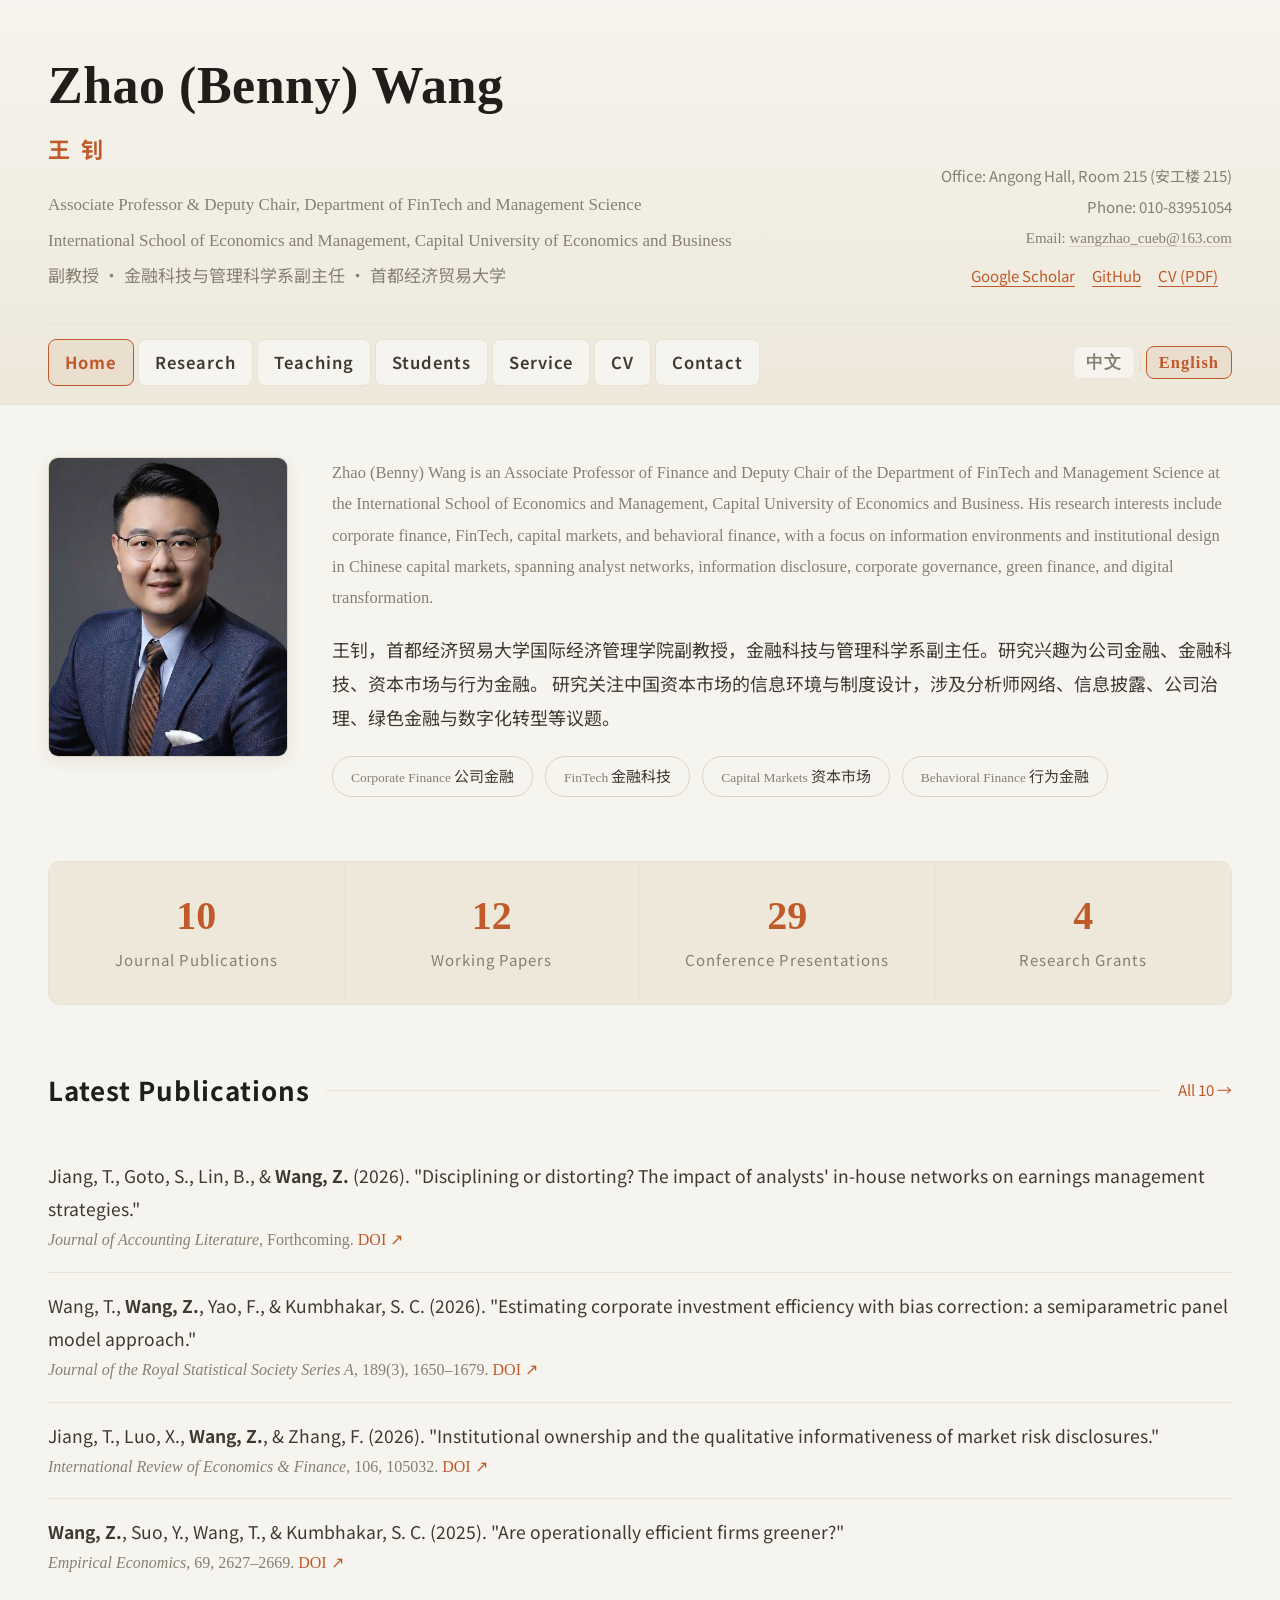
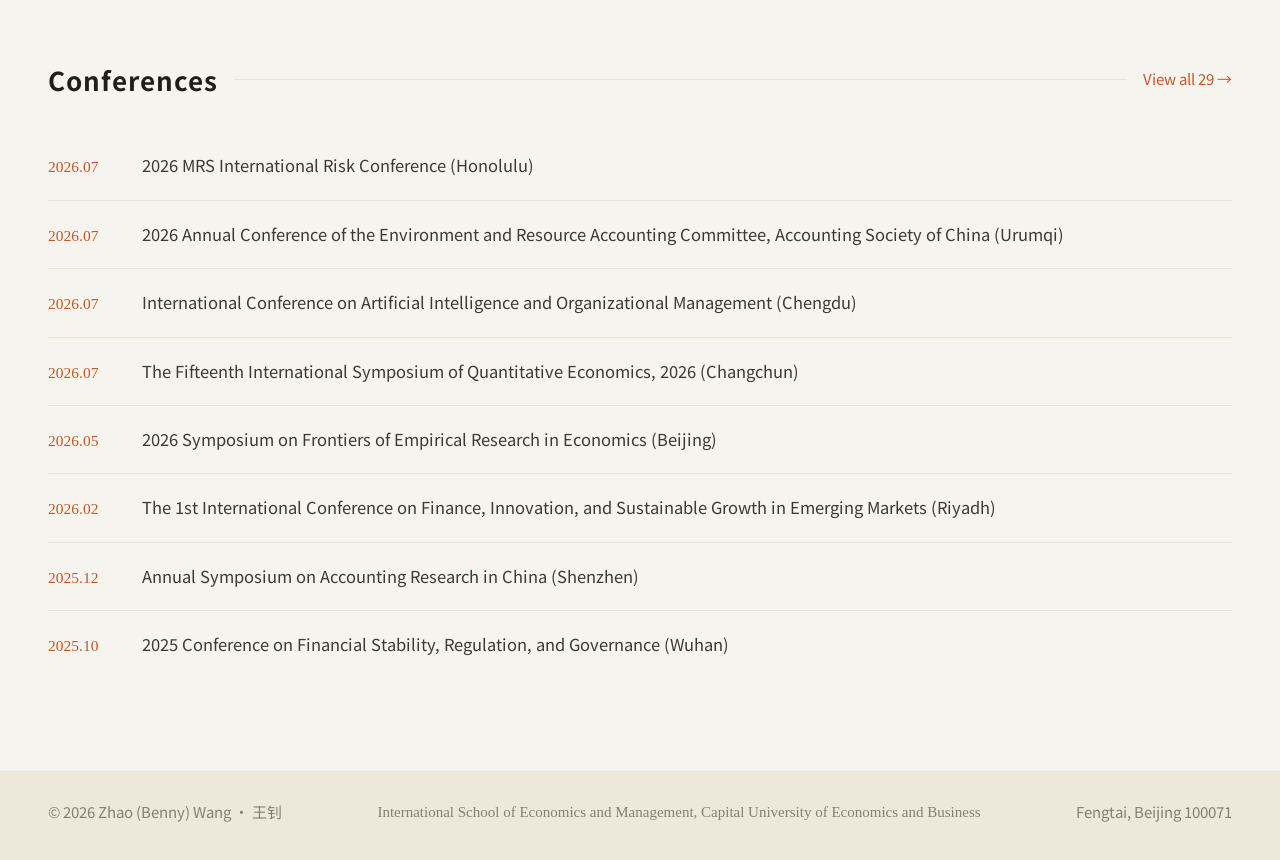
==== en/index.html @ 38a522cf "Rename nav tabs (学术->科研, 学术服务->服务); switch Chinese to Noto Sans SC (Source Han Sans), keep English s" ====
<!DOCTYPE html>
<html lang="en">
<head>
  <meta charset="UTF-8">
  <meta name="viewport" content="width=device-width, initial-scale=1.0">
  <title>Zhao (Benny) Wang — Capital University of Economics and Business</title>
  <meta name="description" content="Zhao (Benny) Wang, Associate Professor of Finance at Capital University of Economics and Business. Research: Corporate Finance, FinTech, Capital Markets, Behavioral Finance.">
  <link rel="stylesheet" href="../css/style.css">
  <link rel="preconnect" href="https://fonts.googleapis.com">
  <link rel="preconnect" href="https://fonts.gstatic.com" crossorigin>
  <link href="https://fonts.googleapis.com/css2?family=Noto+Sans+SC:wght@400;500;600;700&display=swap" rel="stylesheet">
</head>
<body>

<header class="site-header">
  <div class="container">
    <div class="header-main">
      <div>
        <h1 class="name-en">Zhao (Benny) Wang</h1>
        <div class="name-cn">王 钊</div>
        <div class="title-line">
          <span class="en">Associate Professor &amp; Deputy Chair, Department of FinTech and Management Science</span><br>
          <span class="en">International School of Economics and Management, Capital University of Economics and Business</span><br>
          副教授 · 金融科技与管理科学系副主任 · 首都经济贸易大学
        </div>
      </div>
      <div class="contact-block">
        <div>Office: Angong Hall, Room 215 (安工楼 215)</div>
        <div>Phone: 010-83951054</div>
        <div class="en">Email: <a href="mailto:wangzhao_cueb@163.com">wangzhao_cueb@163.com</a></div>
        <div class="contact-links">
          <a href="https://scholar.google.com/citations?user=PxdAwasAAAAJ&hl=en">Google Scholar</a>
          <a href="https://github.com/drbzw">GitHub</a>
          <a href="../cv.pdf">CV (PDF)</a>
        </div>
      </div>
    </div>
    <nav class="site-nav">
      <a href="index.html" class="active">Home</a>
      <a href="academic.html">Research</a>
      <a href="teaching.html">Teaching</a>
      <a href="students.html">Students</a>
      <a href="service.html">Service</a>
      <a href="cv.html">CV</a>
      <a href="contact.html">Contact</a>
      <div class="nav-lang">
        <a href="../index.html">中文</a>
        <span style="color:var(--line-strong)">|</span>
        <a href="#" class="active">English</a>
      </div>
    </nav>
  </div>
</header>

<main class="container">

  <!-- About -->
  <section class="section">
    <div class="about">
      <div class="about-photo"><img src="../images/photo.jpg" alt="Zhao (Benny) Wang"></div>
      <div class="about-text">
        <p class="en">
          Zhao (Benny) Wang is an Associate Professor of Finance and Deputy Chair of the Department of FinTech and Management Science at the International School of Economics and Management, Capital University of Economics and Business.
          His research interests include corporate finance, FinTech, capital markets, and behavioral finance, with a focus on information environments and institutional design in Chinese capital markets, spanning analyst networks, information disclosure, corporate governance, green finance, and digital transformation.
        </p>
        <p>
          王钊，首都经济贸易大学国际经济管理学院副教授，金融科技与管理科学系副主任。研究兴趣为公司金融、金融科技、资本市场与行为金融。
          研究关注中国资本市场的信息环境与制度设计，涉及分析师网络、信息披露、公司治理、绿色金融与数字化转型等议题。
        </p>
        <div class="keywords">
          <span class="keyword"><span class="en" style="font-size:13.5px;color:var(--muted);">Corporate Finance</span> 公司金融</span>
          <span class="keyword"><span class="en" style="font-size:13.5px;color:var(--muted);">FinTech</span> 金融科技</span>
          <span class="keyword"><span class="en" style="font-size:13.5px;color:var(--muted);">Capital Markets</span> 资本市场</span>
          <span class="keyword"><span class="en" style="font-size:13.5px;color:var(--muted);">Behavioral Finance</span> 行为金融</span>
        </div>
      </div>
    </div>
  </section>

  <!-- Stats -->
  <section class="section" style="padding-top:0;">
    <div class="stats">
      <div class="stat">
        <div class="num">10</div>
        <div class="label">Journal Publications</div>
      </div>
      <div class="stat">
        <div class="num">12</div>
        <div class="label">Working Papers</div>
      </div>
      <div class="stat">
        <div class="num">29</div>
        <div class="label">Conference Presentations</div>
      </div>
      <div class="stat">
        <div class="num">4</div>
        <div class="label">Research Grants</div>
      </div>
    </div>
  </section>

  <!-- Latest publications -->
  <section class="section" style="padding-top:8px;">
    <div class="section-title">
      <h2>Latest Publications</h2>
      <div class="line"></div>
      <a class="more" href="academic.html">All 10 →</a>
    </div>
    <ul class="pub-list">
      <li>
        <span class="title">Jiang, T., Goto, S., Lin, B., &amp; <strong>Wang, Z.</strong> (2026). "Disciplining or distorting? The impact of analysts' in-house networks on earnings management strategies."</span>
        <div class="meta"><span class="journal">Journal of Accounting Literature</span>, Forthcoming. <a href="https://doi.org/10.1108/jal-09-2025-0457">DOI ↗</a></div>
      </li>
      <li>
        <span class="title">Wang, T., <strong>Wang, Z.</strong>, Yao, F., &amp; Kumbhakar, S. C. (2026). "Estimating corporate investment efficiency with bias correction: a semiparametric panel model approach."</span>
        <div class="meta"><span class="journal">Journal of the Royal Statistical Society Series A</span>, 189(3), 1650–1679. <a href="https://doi.org/10.1093/jrsssa/qnaf134">DOI ↗</a></div>
      </li>
      <li>
        <span class="title">Jiang, T., Luo, X., <strong>Wang, Z.</strong>, &amp; Zhang, F. (2026). "Institutional ownership and the qualitative informativeness of market risk disclosures."</span>
        <div class="meta"><span class="journal">International Review of Economics &amp; Finance</span>, 106, 105032. <a href="https://doi.org/10.1016/j.iref.2026.105032">DOI ↗</a></div>
      </li>
      <li>
        <span class="title"><strong>Wang, Z.</strong>, Suo, Y., Wang, T., &amp; Kumbhakar, S. C. (2025). "Are operationally efficient firms greener?"</span>
        <div class="meta"><span class="journal">Empirical Economics</span>, 69, 2627–2669. <a href="https://doi.org/10.1007/s00181-025-02760-x">DOI ↗</a></div>
      </li>
    </ul>
  </section>

  <!-- Conferences -->
  <section class="section" style="padding-top:8px;">
    <div class="section-title">
      <h2>Conferences</h2>
      <div class="line"></div>
      <a class="more" href="academic.html#conferences">View all 29 →</a>
    </div>
    <ul class="news-list">
      <li>
        <span class="news-date">2026.07</span>
        <span class="news-text">2026 MRS International Risk Conference (Honolulu)</span>
      </li>
      <li>
        <span class="news-date">2026.07</span>
        <span class="news-text">2026 Annual Conference of the Environment and Resource Accounting Committee, Accounting Society of China (Urumqi)</span>
      </li>
      <li>
        <span class="news-date">2026.07</span>
        <span class="news-text">International Conference on Artificial Intelligence and Organizational Management (Chengdu)</span>
      </li>
      <li>
        <span class="news-date">2026.07</span>
        <span class="news-text">The Fifteenth International Symposium of Quantitative Economics, 2026 (Changchun)</span>
      </li>
      <li>
        <span class="news-date">2026.05</span>
        <span class="news-text">2026 Symposium on Frontiers of Empirical Research in Economics (Beijing)</span>
      </li>
      <li>
        <span class="news-date">2026.02</span>
        <span class="news-text">The 1st International Conference on Finance, Innovation, and Sustainable Growth in Emerging Markets (Riyadh)</span>
      </li>
      <li>
        <span class="news-date">2025.12</span>
        <span class="news-text">Annual Symposium on Accounting Research in China (Shenzhen)</span>
      </li>
      <li>
        <span class="news-date">2025.10</span>
        <span class="news-text">2025 Conference on Financial Stability, Regulation, and Governance (Wuhan)</span>
      </li>
    </ul>
  </section>

</main>

<footer class="site-footer">
  <div class="container">
    <div class="footer-inner">
      <span>© 2026 Zhao (Benny) Wang · 王钊</span>
      <span class="en">International School of Economics and Management, Capital University of Economics and Business</span>
      <span>Fengtai, Beijing 100071</span>
    </div>
  </div>
</footer>

</body>
</html>
---- css/style.css ----
:root {
  --bg: #f6f4ee;
  --bg-gradient: #ede8da;
  --ink: #1f1e1b;
  --ink-2: #3d3a34;
  --muted: #858071;
  --accent: #c05a2b;
  --line: #e8e3d5;
  --line-strong: #dbd4c2;
}

* {
  margin: 0;
  padding: 0;
  box-sizing: border-box;
}

html {
  font-size: 16px;
  scroll-behavior: smooth;
}

body {
  background: var(--bg);
  color: var(--ink-2);
  font-family: 'Noto Sans SC', 'Source Han Sans SC', 'Microsoft YaHei', 'PingFang SC', 'Hiragino Sans GB', sans-serif;
  font-weight: 400;
  font-size: 18px;
  line-height: 1.9;
  -webkit-font-smoothing: antialiased;
}

.en {
  font-family: 'Times New Roman', Times, Georgia, serif;
}

.container {
  max-width: 1280px;
  margin: 0 auto;
  padding: 0 48px;
}

/* ===== Header ===== */
.site-header {
  background: linear-gradient(180deg, var(--bg) 0%, var(--bg-gradient) 100%);
  border-bottom: 1px solid var(--line);
}

.header-main {
  padding: 56px 0 32px;
  display: flex;
  justify-content: space-between;
  align-items: flex-end;
}

.name-en {
  font-family: 'Times New Roman', Times, serif;
  font-size: 52px;
  font-weight: 700;
  color: var(--ink);
  letter-spacing: 0.5px;
  line-height: 1.15;
}

.name-cn {
  font-size: 22px;
  color: var(--accent);
  font-weight: 700;
  margin-top: 12px;
  letter-spacing: 3px;
}

.title-line {
  margin-top: 16px;
  font-size: 17px;
  color: var(--muted);
  line-height: 2;
}

.contact-block {
  text-align: right;
  font-size: 15px;
  color: var(--muted);
  line-height: 2.1;
}

.contact-block a {
  color: var(--muted);
  text-decoration: none;
  border-bottom: 1px solid var(--line-strong);
  transition: color .2s, border-color .2s;
}

.contact-block a:hover {
  color: var(--accent);
  border-color: var(--accent);
}

.contact-links {
  margin-top: 6px;
  font-size: 15px;
}

.contact-links a {
  color: var(--accent);
  text-decoration: none;
  border-bottom: 1px solid var(--accent);
  margin-right: 14px;
}

.contact-links a:hover {
  opacity: .75;
}

/* ===== Nav ===== */
.site-nav {
  border-top: 1px solid var(--line);
  padding: 14px 0 18px;
  display: flex;
  align-items: center;
  gap: 4px;
}

.site-nav a {
  font-size: 16.5px;
  font-weight: 600;
  color: var(--ink-2);
  text-decoration: none;
  padding: 7px 16px;
  letter-spacing: 1px;
  border: 1px solid var(--line);
  border-radius: 8px;
  background: var(--bg);
  transition: color .2s, background .2s, border-color .2s;
}

.site-nav a:hover {
  color: var(--accent);
  border-color: var(--accent);
  background: rgba(192, 90, 43, 0.06);
}

.site-nav a.active {
  color: var(--accent);
  font-weight: 700;
  border-color: var(--accent);
  background: rgba(192, 90, 43, 0.08);
}

.nav-lang {
  margin-left: auto;
  font-size: 15px;
  font-family: 'Times New Roman', Times, serif;
}

.nav-lang a {
  padding: 6px 12px;
  font-weight: 600;
  color: var(--muted);
  border: 1px solid var(--line);
  border-radius: 8px;
  background: var(--bg);
  transition: color .2s, background .2s, border-color .2s;
}

.nav-lang a:hover {
  color: var(--accent);
  border-color: var(--accent);
}

.nav-lang a.active {
  color: var(--accent);
  font-weight: 700;
  border-color: var(--accent);
  background: rgba(192, 90, 43, 0.08);
}

/* ===== Sections ===== */
.section {
  padding: 52px 0;
}

.section-title {
  display: flex;
  align-items: center;
  gap: 16px;
  margin-bottom: 28px;
}

.section-title h2 {
  font-size: 26px;
  color: var(--ink);
  font-weight: 700;
  letter-spacing: 1px;
  white-space: nowrap;
}

.section-title .line {
  flex: 1;
  height: 1px;
  background: var(--line);
}

.section-title .more {
  font-size: 15px;
  color: var(--accent);
  text-decoration: none;
  white-space: nowrap;
}

.section-title .more:hover {
  opacity: .75;
}

/* ===== Hero / About ===== */
.about {
  display: flex;
  gap: 44px;
  align-items: flex-start;
}

.about-photo {
  width: 240px;
  height: 300px;
  flex-shrink: 0;
  border-radius: 10px;
  overflow: hidden;
  border: 1px solid var(--line-strong);
  box-shadow: 0 4px 16px rgba(60, 50, 30, 0.08);
}

.about-photo img {
  width: 100%;
  height: 100%;
  object-fit: cover;
  display: block;
}

.about-text p {
  font-size: 18px;
  color: var(--ink-2);
  margin-bottom: 18px;
}

.about-text p:last-child {
  margin-bottom: 0;
}

.about-text .en {
  color: var(--muted);
  font-size: 16.5px;
}

.keywords {
  margin-top: 22px;
  display: flex;
  flex-wrap: wrap;
  gap: 12px;
}

.keyword {
  font-size: 15px;
  color: var(--ink-2);
  border: 1px solid var(--line-strong);
  border-radius: 20px;
  padding: 5px 18px;
  background: var(--bg);
}

.keyword.zh {
  letter-spacing: 1px;
}

/* ===== Stats bar ===== */
.stats {
  background: var(--bg-gradient);
  border: 1px solid var(--line);
  border-radius: 12px;
  display: grid;
  grid-template-columns: repeat(4, 1fr);
  margin-top: 12px;
}

.stat {
  padding: 30px 20px;
  text-align: center;
  border-right: 1px solid var(--line);
}

.stat:last-child {
  border-right: none;
}

.stat .num {
  font-family: 'Times New Roman', Times, serif;
  font-size: 40px;
  font-weight: 700;
  color: var(--accent);
  line-height: 1.2;
}

.stat .label {
  font-size: 15px;
  color: var(--muted);
  margin-top: 6px;
  letter-spacing: 1px;
}

/* ===== Publications list ===== */
.pub-list {
  list-style: none;
}

.pub-list li {
  padding: 16px 0;
  border-bottom: 1px solid var(--line);
  font-size: 17.5px;
  line-height: 1.9;
}

.pub-list li:last-child {
  border-bottom: none;
}

.pub-list .title {
  color: var(--ink-2);
  font-weight: normal;
}

.pub-list .journal {
  font-family: 'Times New Roman', Times, serif;
  font-style: italic;
  color: var(--muted);
}

.pub-list .meta {
  font-family: 'Times New Roman', Times, serif;
  font-size: 16px;
  color: var(--muted);
}

.pub-list a {
  color: var(--accent);
  text-decoration: none;
}

.pub-list a:hover {
  text-decoration: underline;
}

/* ===== News timeline ===== */
.news-list {
  list-style: none;
}

.news-list li {
  display: flex;
  gap: 18px;
  padding: 18px 0;
  border-bottom: 1px solid var(--line);
  font-size: 16.5px;
  align-items: baseline;
}

.news-list li:last-child {
  border-bottom: none;
}

.news-date {
  font-family: 'Times New Roman', Times, serif;
  color: var(--accent);
  font-size: 15.5px;
  white-space: nowrap;
  min-width: 76px;
}

.news-text {
  color: var(--ink-2);
}

.news-text .en {
  color: var(--muted);
}

/* ===== Footer ===== */
.site-footer {
  margin-top: 40px;
  background: var(--bg-gradient);
  border-top: 1px solid var(--line);
  padding: 26px 0 34px;
}

.footer-inner {
  display: flex;
  justify-content: space-between;
  align-items: center;
  font-size: 15px;
  color: var(--muted);
}

.footer-inner .en {
  font-family: 'Times New Roman', Times, serif;
}

/* ===== Responsive ===== */
@media (max-width: 900px) {
  .container {
    padding: 0 24px;
  }

  .header-main {
    flex-direction: column;
    align-items: flex-start;
    gap: 20px;
    padding: 40px 0 24px;
  }

  .contact-block {
    text-align: left;
  }

  .name-en {
    font-size: 40px;
  }

  .site-nav {
    flex-wrap: wrap;
    gap: 3px;
  }

  .site-nav a {
    font-size: 15px;
    padding: 6px 12px;
    letter-spacing: 0.5px;
  }

  .nav-lang {
    margin-left: 0;
    width: 100%;
    margin-top: 6px;
  }

  .about {
    flex-direction: column;
  }

  .about-photo {
    width: 100%;
    height: 220px;
  }

  .about-text p {
    font-size: 16.5px;
  }

  .stats {
    grid-template-columns: repeat(2, 1fr);
  }

  .stat:nth-child(2) {
    border-right: none;
  }

  .stat:nth-child(-n+2) {
    border-bottom: 1px solid var(--line);
  }

  .footer-inner {
    flex-direction: column;
    gap: 8px;
    text-align: center;
  }

  /* interest items stack vertically */
  .interest-item {
    flex-direction: column;
    align-items: flex-start;
    gap: 2px;
  }

  .interest-item .it {
    min-width: 0;
    font-size: 15.5px;
  }

  /* cv entries: date wraps to its own line */
  .cv-entry {
    flex-wrap: wrap;
  }

  /* grids collapse to single column */
  .contact-grid,
  .card-grid {
    grid-template-columns: 1fr;
  }

  /* wide tables scroll horizontally inside their wrapper */
  .table-scroll {
    overflow-x: auto;
    -webkit-overflow-scrolling: touch;
  }

  .table-scroll .simple-table {
    min-width: 520px;
    font-size: 13px;
  }

  .table-scroll .simple-table th,
  .table-scroll .simple-table td {
    padding: 8px 8px;
  }

  /* tighter headings and spacing */
  .section {
    padding: 40px 0;
  }

  .page-header {
    padding: 32px 0 8px;
  }

  .page-header h1 {
    font-size: 26px;
  }

  .section-title h2 {
    font-size: 22px;
  }

  .block-list .bt .en {
    display: block;
    margin-top: 2px;
  }
}

@media (max-width: 480px) {
  .container {
    padding: 0 18px;
  }

  .name-en {
    font-size: 32px;
  }

  .name-cn {
    font-size: 19px;
  }

  .stat .num {
    font-size: 30px;
  }

  .stat .label {
    font-size: 13px;
  }

  .section-title h2 {
    font-size: 20px;
  }

  .page-header h1 {
    font-size: 23px;
  }

  .keyword {
    font-size: 13px;
    padding: 4px 12px;
  }

  .group-label {
    font-size: 16px;
  }

  .pdf-btn {
    display: block;
    text-align: center;
    margin: 6px 0 0;
  }
}

/* ===== Sub-page common ===== */
.page-header {
  padding: 40px 0 8px;
}

.page-header h1 {
  font-size: 30px;
  color: var(--ink);
  font-weight: 700;
  letter-spacing: 1px;
}

.page-header .en {
  font-size: 17px;
  color: var(--muted);
  margin-top: 6px;
}

/* ===== Block list (CV-like entries) ===== */
.block-list {
  list-style: none;
}

.block-list li {
  padding: 18px 0;
  border-bottom: 1px solid var(--line);
}

.block-list li:last-child {
  border-bottom: none;
}

.block-list .bt {
  font-size: 17.5px;
  color: var(--ink);
  font-weight: 600;
}

.block-list .bt .en {
  font-weight: 400;
  color: var(--muted);
  font-size: 16px;
}

.block-list .bd {
  font-size: 16.5px;
  color: var(--ink-2);
  margin-top: 4px;
  line-height: 1.85;
}

.block-list .bm {
  font-size: 15px;
  color: var(--muted);
  margin-top: 3px;
  line-height: 1.8;
}

.block-list.honors-list .bt {
  font-size: 16.5px;
}

.block-list.honors-list .bm {
  font-size: 15.5px;
}

.block-list .bd a,
.block-list .bm a {
  color: var(--accent);
  text-decoration: none;
}

.block-list .bd a:hover,
.block-list .bm a:hover {
  text-decoration: underline;
}

.block-list .date {
  font-family: 'Times New Roman', Times, serif;
  font-size: 15px;
  color: var(--accent);
  margin-left: 8px;
  white-space: nowrap;
}

/* ===== Group label (sub-section) ===== */
.group-label {
  font-size: 18px;
  color: var(--accent);
  font-weight: 700;
  letter-spacing: 1px;
  margin: 8px 0 4px;
  padding-top: 14px;
}

.group-label:first-of-type {
  margin-top: 0;
  padding-top: 0;
}

/* ===== Card grid ===== */
.card-grid {
  display: grid;
  grid-template-columns: repeat(2, 1fr);
  gap: 18px;
}

.card-item {
  background: var(--bg);
  border: 1px solid var(--line);
  border-radius: 12px;
  padding: 22px 24px;
}

.card-item h3 {
  font-size: 18px;
  color: var(--ink);
  font-weight: 700;
}

.card-item .en {
  font-size: 15.5px;
  color: var(--muted);
  margin-top: 4px;
}

.card-item p {
  font-size: 15.5px;
  color: var(--ink-2);
  margin-top: 10px;
  line-height: 1.85;
}

/* ===== Interest items ===== */
.interest-item {
  display: flex;
  gap: 18px;
  padding: 18px 0;
  border-bottom: 1px solid var(--line);
  align-items: baseline;
}

.interest-item:last-child {
  border-bottom: none;
}

.interest-item .it {
  font-size: 17.5px;
  color: var(--accent);
  font-weight: 700;
  min-width: 140px;
  letter-spacing: 1px;
}

.interest-item .id {
  font-size: 16px;
  color: var(--ink-2);
  line-height: 1.85;
}

.interest-item .id .en {
  color: var(--muted);
}

/* ===== Table ===== */
.simple-table {
  width: 100%;
  border-collapse: collapse;
  font-size: 16px;
}

.simple-table th {
  text-align: left;
  font-size: 15px;
  color: var(--muted);
  font-weight: 600;
  padding: 10px 14px;
  border-bottom: 2px solid var(--line-strong);
  letter-spacing: 1px;
}

.simple-table td {
  padding: 13px 14px;
  border-bottom: 1px solid var(--line);
  color: var(--ink-2);
  line-height: 1.8;
  vertical-align: top;
}

.simple-table tr:last-child td {
  border-bottom: none;
}

/* ===== CV section ===== */
.cv-section {
  margin-bottom: 10px;
}

.cv-entry {
  display: flex;
  justify-content: space-between;
  align-items: baseline;
  gap: 20px;
  padding: 13px 0;
  border-bottom: 1px solid var(--line);
  font-size: 16.5px;
  line-height: 1.8;
}

.cv-entry:last-child {
  border-bottom: none;
}

.cv-entry .cv-title {
  color: var(--ink);
  font-weight: 600;
}

.cv-entry .cv-sub {
  color: var(--ink-2);
  margin-top: 2px;
  font-size: 15.5px;
}

.cv-entry .cv-date {
  font-family: 'Times New Roman', Times, serif;
  color: var(--accent);
  font-size: 15px;
  white-space: nowrap;
}

/* ===== Contact page ===== */
.contact-grid {
  display: grid;
  grid-template-columns: 1.2fr 0.8fr;
  gap: 24px;
  align-items: start;
}

.contact-card {
  background: var(--bg);
  border: 1px solid var(--line);
  border-radius: 12px;
  padding: 26px 28px;
}

.contact-card h3 {
  font-size: 18px;
  color: var(--ink);
  font-weight: 700;
  margin-bottom: 14px;
  letter-spacing: 1px;
}

.contact-card .row {
  display: flex;
  gap: 14px;
  padding: 9px 0;
  font-size: 16.5px;
  color: var(--ink-2);
  align-items: baseline;
  border-bottom: 1px solid var(--line);
}

.contact-card .row:last-of-type {
  border-bottom: none;
}

.contact-card .row .lbl {
  color: var(--muted);
  min-width: 72px;
  font-size: 15px;
}

.contact-card .row a {
  color: var(--accent);
  text-decoration: none;
}

.contact-card .row a:hover {
  text-decoration: underline;
}

/* ===== PDF button ===== */
.pdf-btn {
  display: inline-block;
  background: var(--accent);
  color: #fff !important;
  padding: 10px 26px;
  border-radius: 8px;
  font-size: 16px;
  text-decoration: none !important;
  letter-spacing: 1px;
  margin: 6px 10px 0 0;
  transition: opacity .2s;
}

.pdf-btn:hover {
  opacity: .85;
}

.pdf-btn.ghost {
  background: transparent;
  color: var(--accent) !important;
  border: 1.5px solid var(--accent);
}
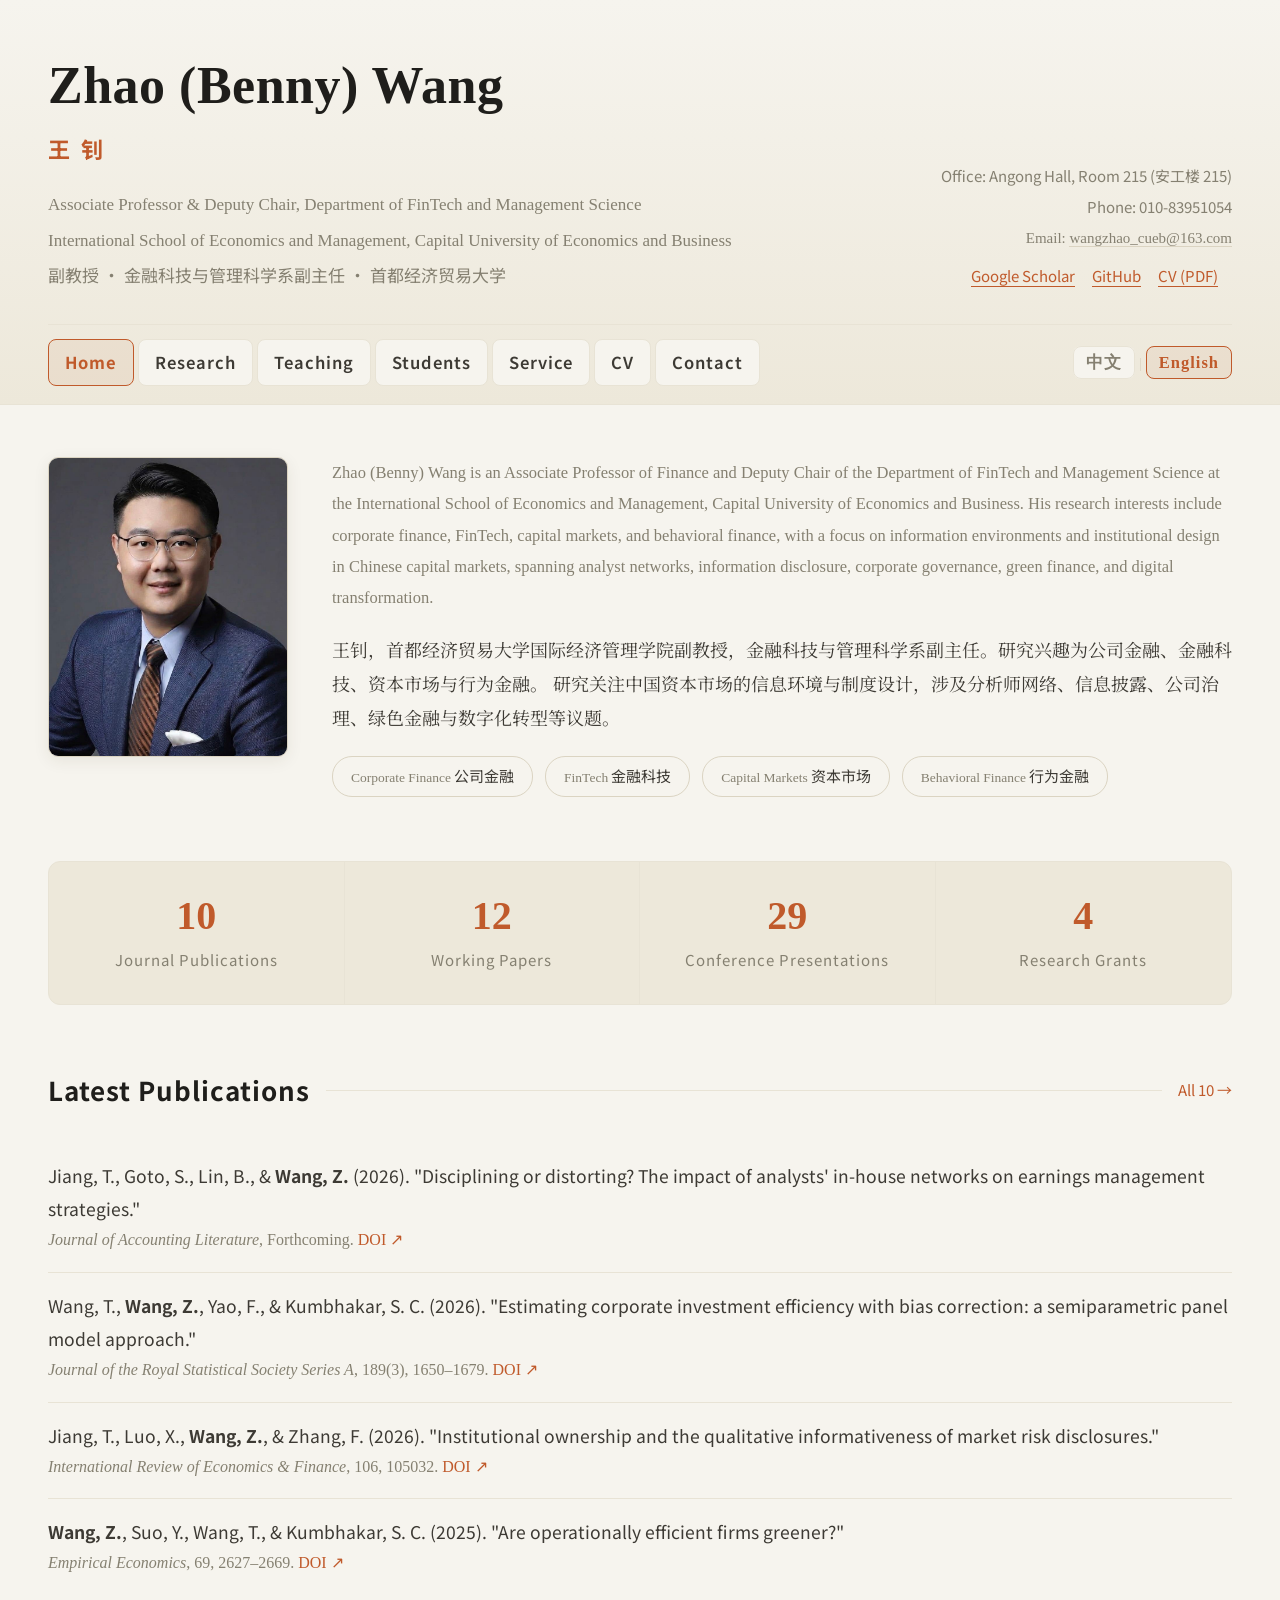
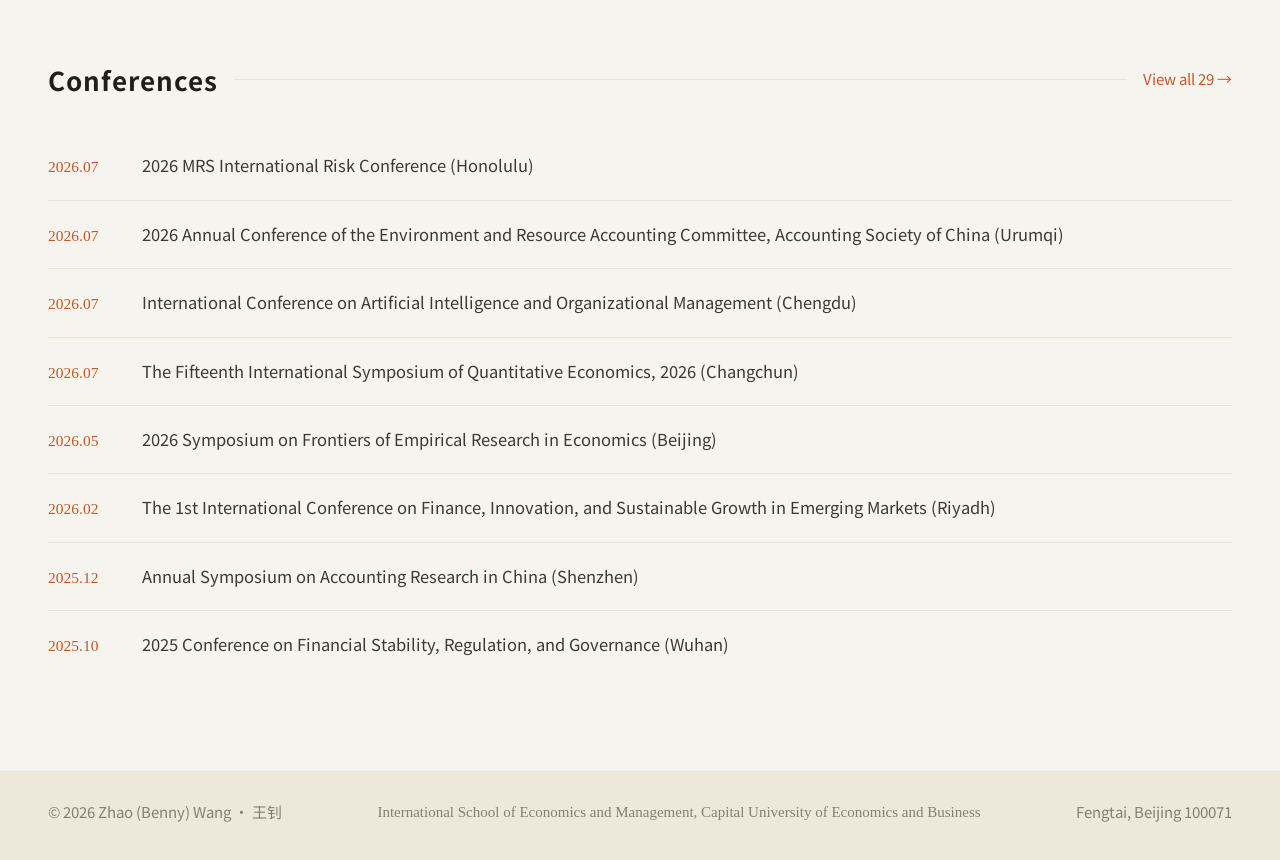
==== commit fde6cf85: "Homepage intro in Source Han Serif; Georgia for English on homepage pubs and research page" ====
--- a/en/index.html
+++ b/en/index.html
@@ -8,7 +8,7 @@
   <link rel="stylesheet" href="../css/style.css">
   <link rel="preconnect" href="https://fonts.googleapis.com">
   <link rel="preconnect" href="https://fonts.gstatic.com" crossorigin>
-  <link href="https://fonts.googleapis.com/css2?family=Noto+Sans+SC:wght@400;500;600;700&display=swap" rel="stylesheet">
+  <link href="https://fonts.googleapis.com/css2?family=Noto+Sans+SC:wght@400;500;600;700&family=Noto+Serif+SC:wght@400;600&display=swap" rel="stylesheet">
 </head>
 <body>
 
@@ -63,7 +63,7 @@
           Zhao (Benny) Wang is an Associate Professor of Finance and Deputy Chair of the Department of FinTech and Management Science at the International School of Economics and Management, Capital University of Economics and Business.
           His research interests include corporate finance, FinTech, capital markets, and behavioral finance, with a focus on information environments and institutional design in Chinese capital markets, spanning analyst networks, information disclosure, corporate governance, green finance, and digital transformation.
         </p>
-        <p>
+        <p class="about-intro">
           王钊，首都经济贸易大学国际经济管理学院副教授，金融科技与管理科学系副主任。研究兴趣为公司金融、金融科技、资本市场与行为金融。
           研究关注中国资本市场的信息环境与制度设计，涉及分析师网络、信息披露、公司治理、绿色金融与数字化转型等议题。
         </p>
@@ -106,7 +106,7 @@
       <div class="line"></div>
       <a class="more" href="academic.html">All 10 →</a>
     </div>
-    <ul class="pub-list">
+    <ul class="pub-list en-georgia">
       <li>
         <span class="title">Jiang, T., Goto, S., Lin, B., &amp; <strong>Wang, Z.</strong> (2026). "Disciplining or distorting? The impact of analysts' in-house networks on earnings management strategies."</span>
         <div class="meta"><span class="journal">Journal of Accounting Literature</span>, Forthcoming. <a href="https://doi.org/10.1108/jal-09-2025-0457">DOI ↗</a></div>
--- a/css/style.css
+++ b/css/style.css
@@ -32,6 +32,26 @@
 
 .en {
   font-family: 'Times New Roman', Times, Georgia, serif;
+}
+
+/* Homepage Chinese intro paragraph in serif (Source Han Serif) */
+.about-intro {
+  font-family: 'Noto Serif SC', 'Source Han Serif SC', 'SimSun', 'Songti SC', 'STSong', serif;
+}
+
+/* Georgia for English text on homepage publications and the research page */
+.en-georgia .en,
+.en-georgia .pub-list .title,
+.en-georgia .pub-list .journal,
+.en-georgia .pub-list .meta,
+.en-georgia .block-list .date,
+.en-georgia .cv-entry .cv-date,
+.en-georgia .cv-entry .cv-sub .en,
+.en-georgia .interest-item .id .en,
+.en-georgia .group-label .en,
+.en-georgia .page-header .en,
+.en-georgia .title-line .en {
+  font-family: Georgia, 'Times New Roman', Times, serif;
 }
 
 .container {
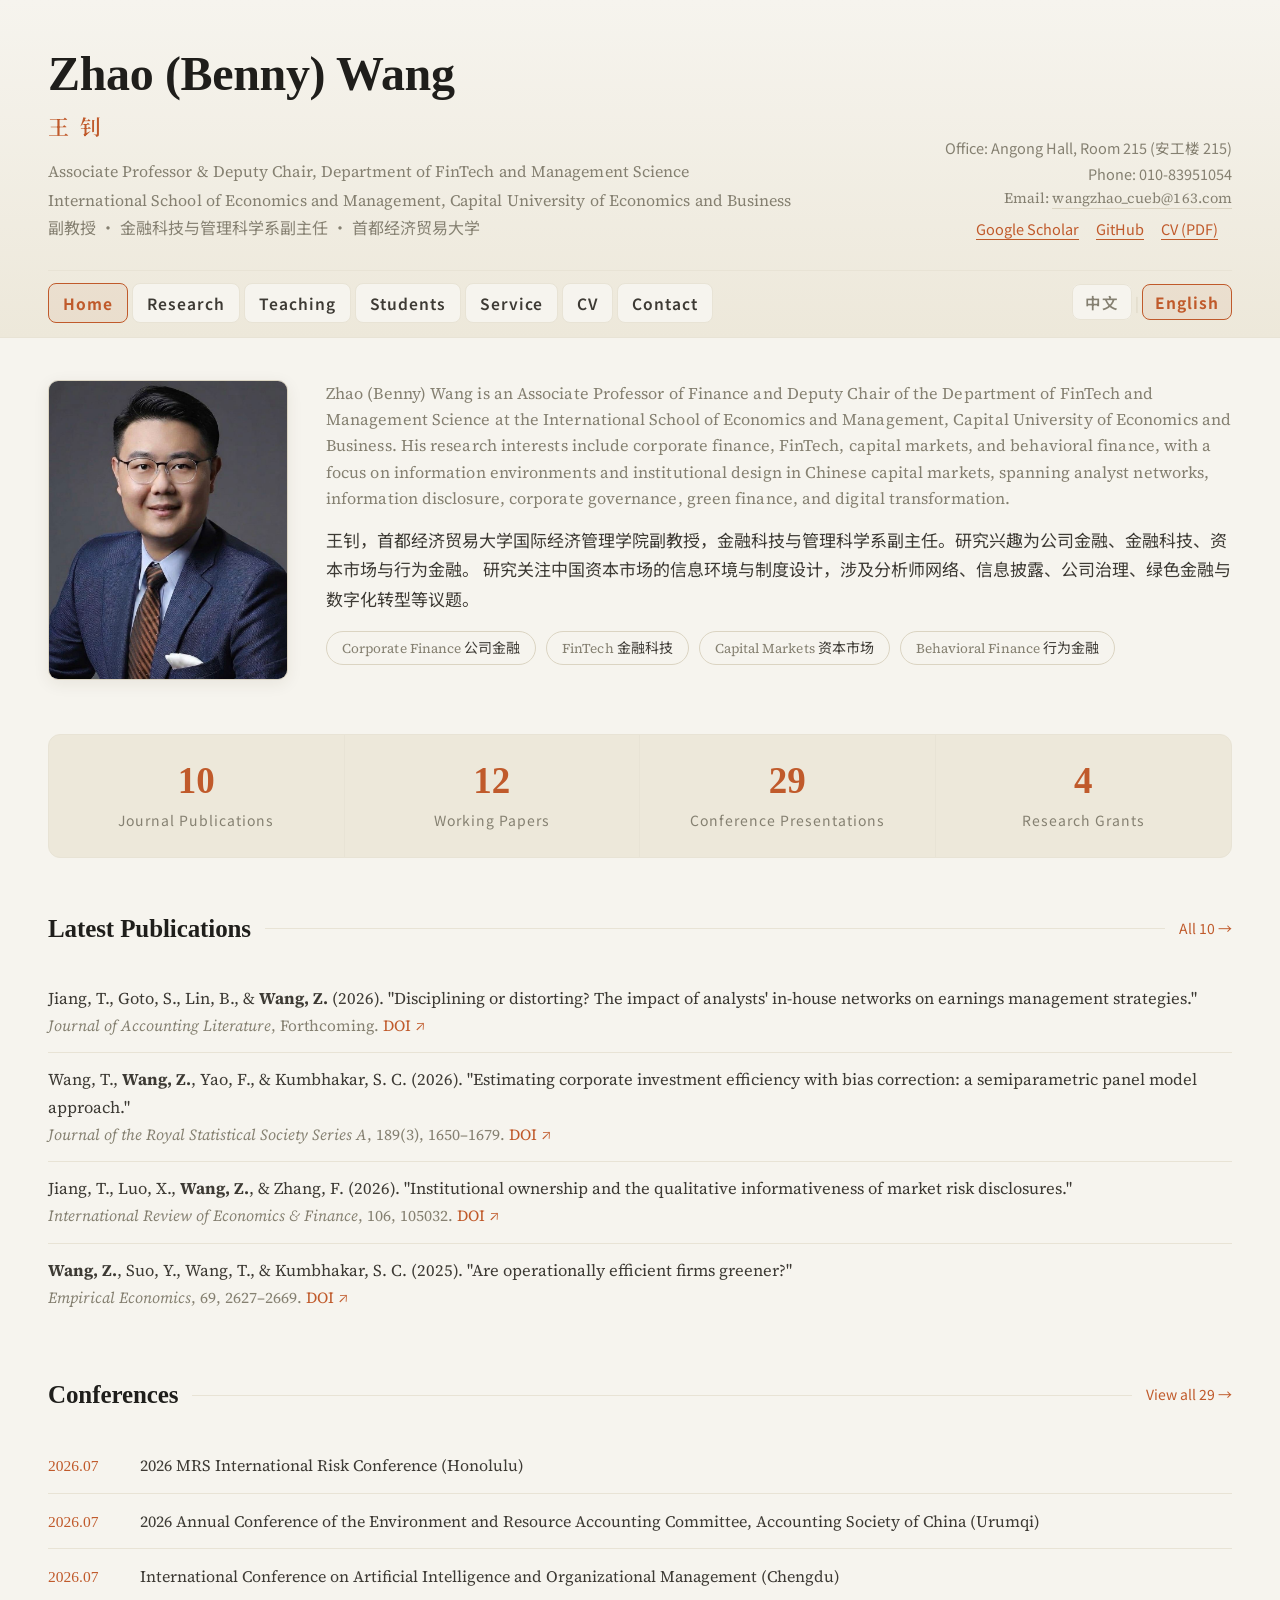
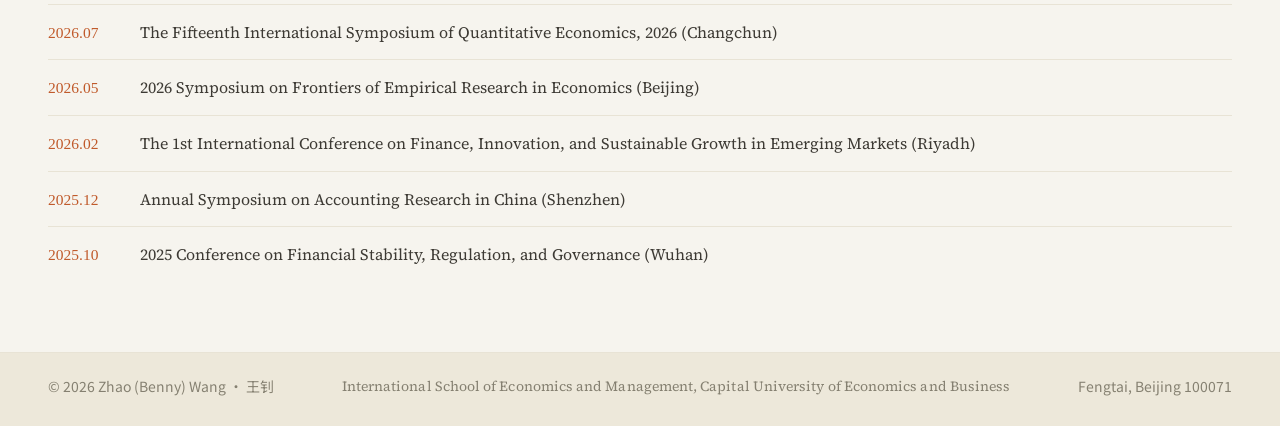
==== commit 348ea933: "Refine bilingual typography and page spacing" ====
--- a/en/index.html
+++ b/en/index.html
@@ -5,10 +5,10 @@
   <meta name="viewport" content="width=device-width, initial-scale=1.0">
   <title>Zhao (Benny) Wang — Capital University of Economics and Business</title>
   <meta name="description" content="Zhao (Benny) Wang, Associate Professor of Finance at Capital University of Economics and Business. Research: Corporate Finance, FinTech, Capital Markets, Behavioral Finance.">
-  <link rel="stylesheet" href="../css/style.css">
+  <link rel="stylesheet" href="../css/style.css?v=5">
   <link rel="preconnect" href="https://fonts.googleapis.com">
   <link rel="preconnect" href="https://fonts.gstatic.com" crossorigin>
-  <link href="https://fonts.googleapis.com/css2?family=Noto+Sans+SC:wght@400;500;600;700&family=Noto+Serif+SC:wght@400;600&display=swap" rel="stylesheet">
+  <link href="https://fonts.googleapis.com/css2?family=Noto+Sans+SC:wght@400;500;600;700&family=Noto+Serif+SC:wght@600&family=Source+Serif+4:wght@400;600;700&display=swap" rel="stylesheet">
 </head>
 <body>
 
--- a/css/style.css
+++ b/css/style.css
@@ -7,6 +7,11 @@
   --accent: #c05a2b;
   --line: #e8e3d5;
   --line-strong: #dbd4c2;
+  --font-cn-display: 'Noto Serif SC', 'Source Han Serif SC', 'Songti SC', 'STSong', 'SimSun', serif;
+  --font-en-display: 'Times New Roman', Times, Georgia, serif;
+  --font-cn-body: 'Noto Sans SC', 'Source Han Sans SC', 'PingFang SC', 'Microsoft YaHei', 'Hiragino Sans GB', sans-serif;
+  --font-en-body: 'Source Serif 4', Georgia, Cambria, 'Times New Roman', Times, serif;
+  --font-ui: 'Noto Sans SC', 'Segoe UI', Arial, sans-serif;
 }
 
 * {
@@ -23,20 +28,27 @@
 body {
   background: var(--bg);
   color: var(--ink-2);
-  font-family: 'Noto Sans SC', 'Source Han Sans SC', 'Microsoft YaHei', 'PingFang SC', 'Hiragino Sans GB', sans-serif;
+  font-family: var(--font-cn-body);
   font-weight: 400;
-  font-size: 18px;
-  line-height: 1.9;
+  font-size: 16.5px;
+  line-height: 1.72;
   -webkit-font-smoothing: antialiased;
 }
 
+html[lang="en"] body {
+  font-family: var(--font-en-body);
+  font-size: 17px;
+  line-height: 1.68;
+}
+
 .en {
-  font-family: 'Times New Roman', Times, Georgia, serif;
-}
-
-/* Homepage Chinese intro paragraph in serif (Source Han Serif) */
+  font-family: var(--font-en-body);
+  letter-spacing: 0.005em;
+}
+
+/* Keep long Chinese reading text calm and compact. */
 .about-intro {
-  font-family: 'Noto Serif SC', 'Source Han Serif SC', 'SimSun', 'Songti SC', 'STSong', serif;
+  font-family: var(--font-cn-body);
 }
 
 /* Georgia for English text on homepage publications and the research page */
@@ -51,7 +63,12 @@
 .en-georgia .group-label .en,
 .en-georgia .page-header .en,
 .en-georgia .title-line .en {
-  font-family: Georgia, 'Times New Roman', Times, serif;
+  font-family: var(--font-en-body);
+}
+
+/* Homepage publication lists carry both classes on the same element. */
+.pub-list.en-georgia {
+  font-family: var(--font-en-body);
 }
 
 .container {
@@ -67,41 +84,44 @@
 }
 
 .header-main {
-  padding: 56px 0 32px;
+  padding: 48px 0 28px;
   display: flex;
   justify-content: space-between;
   align-items: flex-end;
 }
 
 .name-en {
-  font-family: 'Times New Roman', Times, serif;
-  font-size: 52px;
+  font-family: var(--font-en-display);
+  font-size: 48px;
   font-weight: 700;
   color: var(--ink);
-  letter-spacing: 0.5px;
-  line-height: 1.15;
+  letter-spacing: -0.35px;
+  line-height: 1.08;
 }
 
 .name-cn {
-  font-size: 22px;
-  color: var(--accent);
-  font-weight: 700;
-  margin-top: 12px;
+  font-family: var(--font-cn-display);
+  font-size: 21px;
+  color: var(--accent);
+  font-weight: 600;
+  margin-top: 9px;
   letter-spacing: 3px;
 }
 
 .title-line {
-  margin-top: 16px;
-  font-size: 17px;
-  color: var(--muted);
-  line-height: 2;
+  margin-top: 13px;
+  font-family: var(--font-ui);
+  font-size: 16px;
+  color: var(--muted);
+  line-height: 1.72;
 }
 
 .contact-block {
   text-align: right;
-  font-size: 15px;
-  color: var(--muted);
-  line-height: 2.1;
+  font-family: var(--font-ui);
+  font-size: 14.5px;
+  color: var(--muted);
+  line-height: 1.75;
 }
 
 .contact-block a {
@@ -117,8 +137,8 @@
 }
 
 .contact-links {
-  margin-top: 6px;
-  font-size: 15px;
+  margin-top: 5px;
+  font-size: 14.5px;
 }
 
 .contact-links a {
@@ -135,18 +155,19 @@
 /* ===== Nav ===== */
 .site-nav {
   border-top: 1px solid var(--line);
-  padding: 14px 0 18px;
+  padding: 12px 0 14px;
   display: flex;
   align-items: center;
   gap: 4px;
+  font-family: var(--font-ui);
 }
 
 .site-nav a {
-  font-size: 16.5px;
+  font-size: 15.5px;
   font-weight: 600;
   color: var(--ink-2);
   text-decoration: none;
-  padding: 7px 16px;
+  padding: 6px 14px;
   letter-spacing: 1px;
   border: 1px solid var(--line);
   border-radius: 8px;
@@ -169,8 +190,8 @@
 
 .nav-lang {
   margin-left: auto;
-  font-size: 15px;
-  font-family: 'Times New Roman', Times, serif;
+  font-size: 14.5px;
+  font-family: var(--font-ui);
 }
 
 .nav-lang a {
@@ -197,22 +218,29 @@
 
 /* ===== Sections ===== */
 .section {
-  padding: 52px 0;
+  padding: 42px 0;
 }
 
 .section-title {
   display: flex;
   align-items: center;
-  gap: 16px;
-  margin-bottom: 28px;
+  gap: 14px;
+  margin-bottom: 22px;
 }
 
 .section-title h2 {
-  font-size: 26px;
+  font-family: var(--font-cn-display);
+  font-size: 25px;
   color: var(--ink);
+  font-weight: 600;
+  letter-spacing: 0.6px;
+  white-space: nowrap;
+}
+
+html[lang="en"] .section-title h2 {
+  font-family: var(--font-en-display);
   font-weight: 700;
-  letter-spacing: 1px;
-  white-space: nowrap;
+  letter-spacing: -0.1px;
 }
 
 .section-title .line {
@@ -222,7 +250,8 @@
 }
 
 .section-title .more {
-  font-size: 15px;
+  font-family: var(--font-ui);
+  font-size: 14px;
   color: var(--accent);
   text-decoration: none;
   white-space: nowrap;
@@ -235,7 +264,7 @@
 /* ===== Hero / About ===== */
 .about {
   display: flex;
-  gap: 44px;
+  gap: 38px;
   align-items: flex-start;
 }
 
@@ -257,9 +286,10 @@
 }
 
 .about-text p {
-  font-size: 18px;
-  color: var(--ink-2);
-  margin-bottom: 18px;
+  font-size: 17px;
+  color: var(--ink-2);
+  line-height: 1.72;
+  margin-bottom: 14px;
 }
 
 .about-text p:last-child {
@@ -268,22 +298,24 @@
 
 .about-text .en {
   color: var(--muted);
-  font-size: 16.5px;
+  font-size: 16.25px;
+  line-height: 1.62;
 }
 
 .keywords {
-  margin-top: 22px;
+  margin-top: 18px;
   display: flex;
   flex-wrap: wrap;
-  gap: 12px;
+  gap: 10px;
 }
 
 .keyword {
-  font-size: 15px;
+  font-family: var(--font-ui);
+  font-size: 14px;
   color: var(--ink-2);
   border: 1px solid var(--line-strong);
   border-radius: 20px;
-  padding: 5px 18px;
+  padding: 4px 15px;
   background: var(--bg);
 }
 
@@ -302,7 +334,7 @@
 }
 
 .stat {
-  padding: 30px 20px;
+  padding: 24px 18px;
   text-align: center;
   border-right: 1px solid var(--line);
 }
@@ -312,15 +344,16 @@
 }
 
 .stat .num {
-  font-family: 'Times New Roman', Times, serif;
-  font-size: 40px;
+  font-family: var(--font-en-display);
+  font-size: 37px;
   font-weight: 700;
   color: var(--accent);
   line-height: 1.2;
 }
 
 .stat .label {
-  font-size: 15px;
+  font-family: var(--font-ui);
+  font-size: 14px;
   color: var(--muted);
   margin-top: 6px;
   letter-spacing: 1px;
@@ -332,10 +365,10 @@
 }
 
 .pub-list li {
-  padding: 16px 0;
+  padding: 13px 0;
   border-bottom: 1px solid var(--line);
-  font-size: 17.5px;
-  line-height: 1.9;
+  font-size: 16.5px;
+  line-height: 1.7;
 }
 
 .pub-list li:last-child {
@@ -348,14 +381,14 @@
 }
 
 .pub-list .journal {
-  font-family: 'Times New Roman', Times, serif;
+  font-family: var(--font-en-body);
   font-style: italic;
   color: var(--muted);
 }
 
 .pub-list .meta {
-  font-family: 'Times New Roman', Times, serif;
-  font-size: 16px;
+  font-family: var(--font-en-body);
+  font-size: 15.5px;
   color: var(--muted);
 }
 
@@ -375,10 +408,11 @@
 
 .news-list li {
   display: flex;
-  gap: 18px;
-  padding: 18px 0;
+  gap: 16px;
+  padding: 14px 0;
   border-bottom: 1px solid var(--line);
-  font-size: 16.5px;
+  font-size: 16px;
+  line-height: 1.65;
   align-items: baseline;
 }
 
@@ -387,7 +421,7 @@
 }
 
 .news-date {
-  font-family: 'Times New Roman', Times, serif;
+  font-family: var(--font-en-display);
   color: var(--accent);
   font-size: 15.5px;
   white-space: nowrap;
@@ -404,22 +438,23 @@
 
 /* ===== Footer ===== */
 .site-footer {
-  margin-top: 40px;
+  margin-top: 28px;
   background: var(--bg-gradient);
   border-top: 1px solid var(--line);
-  padding: 26px 0 34px;
+  padding: 22px 0 28px;
 }
 
 .footer-inner {
   display: flex;
   justify-content: space-between;
   align-items: center;
-  font-size: 15px;
+  font-family: var(--font-ui);
+  font-size: 14px;
   color: var(--muted);
 }
 
 .footer-inner .en {
-  font-family: 'Times New Roman', Times, serif;
+  font-family: var(--font-en-body);
 }
 
 /* ===== Responsive ===== */
@@ -600,18 +635,25 @@
 
 /* ===== Sub-page common ===== */
 .page-header {
-  padding: 40px 0 8px;
+  padding: 34px 0 6px;
 }
 
 .page-header h1 {
-  font-size: 30px;
+  font-family: var(--font-cn-display);
+  font-size: 28px;
   color: var(--ink);
+  font-weight: 600;
+  letter-spacing: 0.6px;
+}
+
+html[lang="en"] .page-header h1 {
+  font-family: var(--font-en-display);
   font-weight: 700;
-  letter-spacing: 1px;
+  letter-spacing: -0.1px;
 }
 
 .page-header .en {
-  font-size: 17px;
+  font-size: 16px;
   color: var(--muted);
   margin-top: 6px;
 }
@@ -622,7 +664,7 @@
 }
 
 .block-list li {
-  padding: 18px 0;
+  padding: 14px 0;
   border-bottom: 1px solid var(--line);
 }
 
@@ -631,7 +673,7 @@
 }
 
 .block-list .bt {
-  font-size: 17.5px;
+  font-size: 17px;
   color: var(--ink);
   font-weight: 600;
 }
@@ -639,29 +681,53 @@
 .block-list .bt .en {
   font-weight: 400;
   color: var(--muted);
+  font-size: 15.5px;
+}
+
+.block-list .bd {
   font-size: 16px;
-}
-
-.block-list .bd {
-  font-size: 16.5px;
   color: var(--ink-2);
   margin-top: 4px;
-  line-height: 1.85;
+  line-height: 1.68;
 }
 
 .block-list .bm {
-  font-size: 15px;
+  font-family: var(--font-ui);
+  font-size: 14.5px;
   color: var(--muted);
   margin-top: 3px;
-  line-height: 1.8;
+  line-height: 1.6;
 }
 
 .block-list.honors-list .bt {
-  font-size: 16.5px;
+  font-size: 16.25px;
 }
 
 .block-list.honors-list .bm {
-  font-size: 15.5px;
+  font-size: 14.5px;
+}
+
+html[lang="zh-CN"] .honors-list .bm.en {
+  font-family: var(--font-en-body);
+}
+
+html[lang="en"] .honors-list .bm {
+  font-family: var(--font-cn-body);
+}
+
+.honors-list li {
+  display: grid;
+  grid-template-columns: 64px minmax(0, 1fr);
+  gap: 16px;
+  align-items: baseline;
+}
+
+.honor-year {
+  font-family: var(--font-en-display);
+  font-size: 14.5px;
+  color: var(--accent);
+  line-height: 1.5;
+  white-space: nowrap;
 }
 
 .block-list .bd a,
@@ -676,7 +742,7 @@
 }
 
 .block-list .date {
-  font-family: 'Times New Roman', Times, serif;
+  font-family: var(--font-en-display);
   font-size: 15px;
   color: var(--accent);
   margin-left: 8px;
@@ -685,12 +751,17 @@
 
 /* ===== Group label (sub-section) ===== */
 .group-label {
-  font-size: 18px;
+  font-family: var(--font-cn-display);
+  font-size: 17.5px;
   color: var(--accent);
   font-weight: 700;
   letter-spacing: 1px;
-  margin: 8px 0 4px;
-  padding-top: 14px;
+  margin: 6px 0 3px;
+  padding-top: 11px;
+}
+
+html[lang="en"] .group-label {
+  font-family: var(--font-en-display);
 }
 
 .group-label:first-of-type {
@@ -702,40 +773,40 @@
 .card-grid {
   display: grid;
   grid-template-columns: repeat(2, 1fr);
-  gap: 18px;
+  gap: 16px;
 }
 
 .card-item {
   background: var(--bg);
   border: 1px solid var(--line);
   border-radius: 12px;
-  padding: 22px 24px;
+  padding: 18px 20px;
 }
 
 .card-item h3 {
-  font-size: 18px;
+  font-size: 17.5px;
   color: var(--ink);
   font-weight: 700;
 }
 
 .card-item .en {
-  font-size: 15.5px;
+  font-size: 15px;
   color: var(--muted);
   margin-top: 4px;
 }
 
 .card-item p {
-  font-size: 15.5px;
-  color: var(--ink-2);
-  margin-top: 10px;
-  line-height: 1.85;
+  font-size: 15px;
+  color: var(--ink-2);
+  margin-top: 8px;
+  line-height: 1.68;
 }
 
 /* ===== Interest items ===== */
 .interest-item {
   display: flex;
-  gap: 18px;
-  padding: 18px 0;
+  gap: 16px;
+  padding: 14px 0;
   border-bottom: 1px solid var(--line);
   align-items: baseline;
 }
@@ -745,7 +816,7 @@
 }
 
 .interest-item .it {
-  font-size: 17.5px;
+  font-size: 17px;
   color: var(--accent);
   font-weight: 700;
   min-width: 140px;
@@ -753,9 +824,9 @@
 }
 
 .interest-item .id {
-  font-size: 16px;
-  color: var(--ink-2);
-  line-height: 1.85;
+  font-size: 15.5px;
+  color: var(--ink-2);
+  line-height: 1.68;
 }
 
 .interest-item .id .en {
@@ -766,7 +837,8 @@
 .simple-table {
   width: 100%;
   border-collapse: collapse;
-  font-size: 16px;
+  font-family: var(--font-ui);
+  font-size: 15px;
 }
 
 .simple-table th {
@@ -780,10 +852,10 @@
 }
 
 .simple-table td {
-  padding: 13px 14px;
+  padding: 10px 14px;
   border-bottom: 1px solid var(--line);
   color: var(--ink-2);
-  line-height: 1.8;
+  line-height: 1.6;
   vertical-align: top;
 }
 
@@ -801,10 +873,10 @@
   justify-content: space-between;
   align-items: baseline;
   gap: 20px;
-  padding: 13px 0;
+  padding: 10px 0;
   border-bottom: 1px solid var(--line);
-  font-size: 16.5px;
-  line-height: 1.8;
+  font-size: 16px;
+  line-height: 1.62;
 }
 
 .cv-entry:last-child {
@@ -819,11 +891,11 @@
 .cv-entry .cv-sub {
   color: var(--ink-2);
   margin-top: 2px;
-  font-size: 15.5px;
+  font-size: 15px;
 }
 
 .cv-entry .cv-date {
-  font-family: 'Times New Roman', Times, serif;
+  font-family: var(--font-en-display);
   color: var(--accent);
   font-size: 15px;
   white-space: nowrap;
@@ -841,22 +913,23 @@
   background: var(--bg);
   border: 1px solid var(--line);
   border-radius: 12px;
-  padding: 26px 28px;
+  padding: 22px 24px;
 }
 
 .contact-card h3 {
-  font-size: 18px;
+  font-family: var(--font-cn-display);
+  font-size: 17.5px;
   color: var(--ink);
   font-weight: 700;
-  margin-bottom: 14px;
+  margin-bottom: 10px;
   letter-spacing: 1px;
 }
 
 .contact-card .row {
   display: flex;
   gap: 14px;
-  padding: 9px 0;
-  font-size: 16.5px;
+  padding: 7px 0;
+  font-size: 16px;
   color: var(--ink-2);
   align-items: baseline;
   border-bottom: 1px solid var(--line);
@@ -886,9 +959,10 @@
   display: inline-block;
   background: var(--accent);
   color: #fff !important;
-  padding: 10px 26px;
+  padding: 9px 22px;
   border-radius: 8px;
-  font-size: 16px;
+  font-family: var(--font-ui);
+  font-size: 15px;
   text-decoration: none !important;
   letter-spacing: 1px;
   margin: 6px 10px 0 0;
@@ -904,3 +978,56 @@
   color: var(--accent) !important;
   border: 1.5px solid var(--accent);
 }
+
+/* These refinements stay after component rules so mobile declarations win. */
+@media (max-width: 900px) {
+  .interest-item {
+    flex-direction: column;
+    align-items: flex-start;
+    gap: 2px;
+  }
+
+  .interest-item .it {
+    min-width: 0;
+    font-size: 15.5px;
+  }
+
+  .cv-entry {
+    flex-wrap: wrap;
+  }
+
+  .contact-grid,
+  .card-grid {
+    grid-template-columns: 1fr;
+  }
+
+  .page-header {
+    padding: 28px 0 6px;
+  }
+
+  .page-header h1 {
+    font-size: 25px;
+  }
+
+  .block-list .bt .en {
+    display: block;
+    margin-top: 2px;
+  }
+}
+
+@media (max-width: 480px) {
+  .page-header h1 {
+    font-size: 22px;
+  }
+
+  .honors-list li {
+    grid-template-columns: 50px minmax(0, 1fr);
+    gap: 10px;
+  }
+
+  .pdf-btn {
+    display: block;
+    text-align: center;
+    margin: 6px 0 0;
+  }
+}
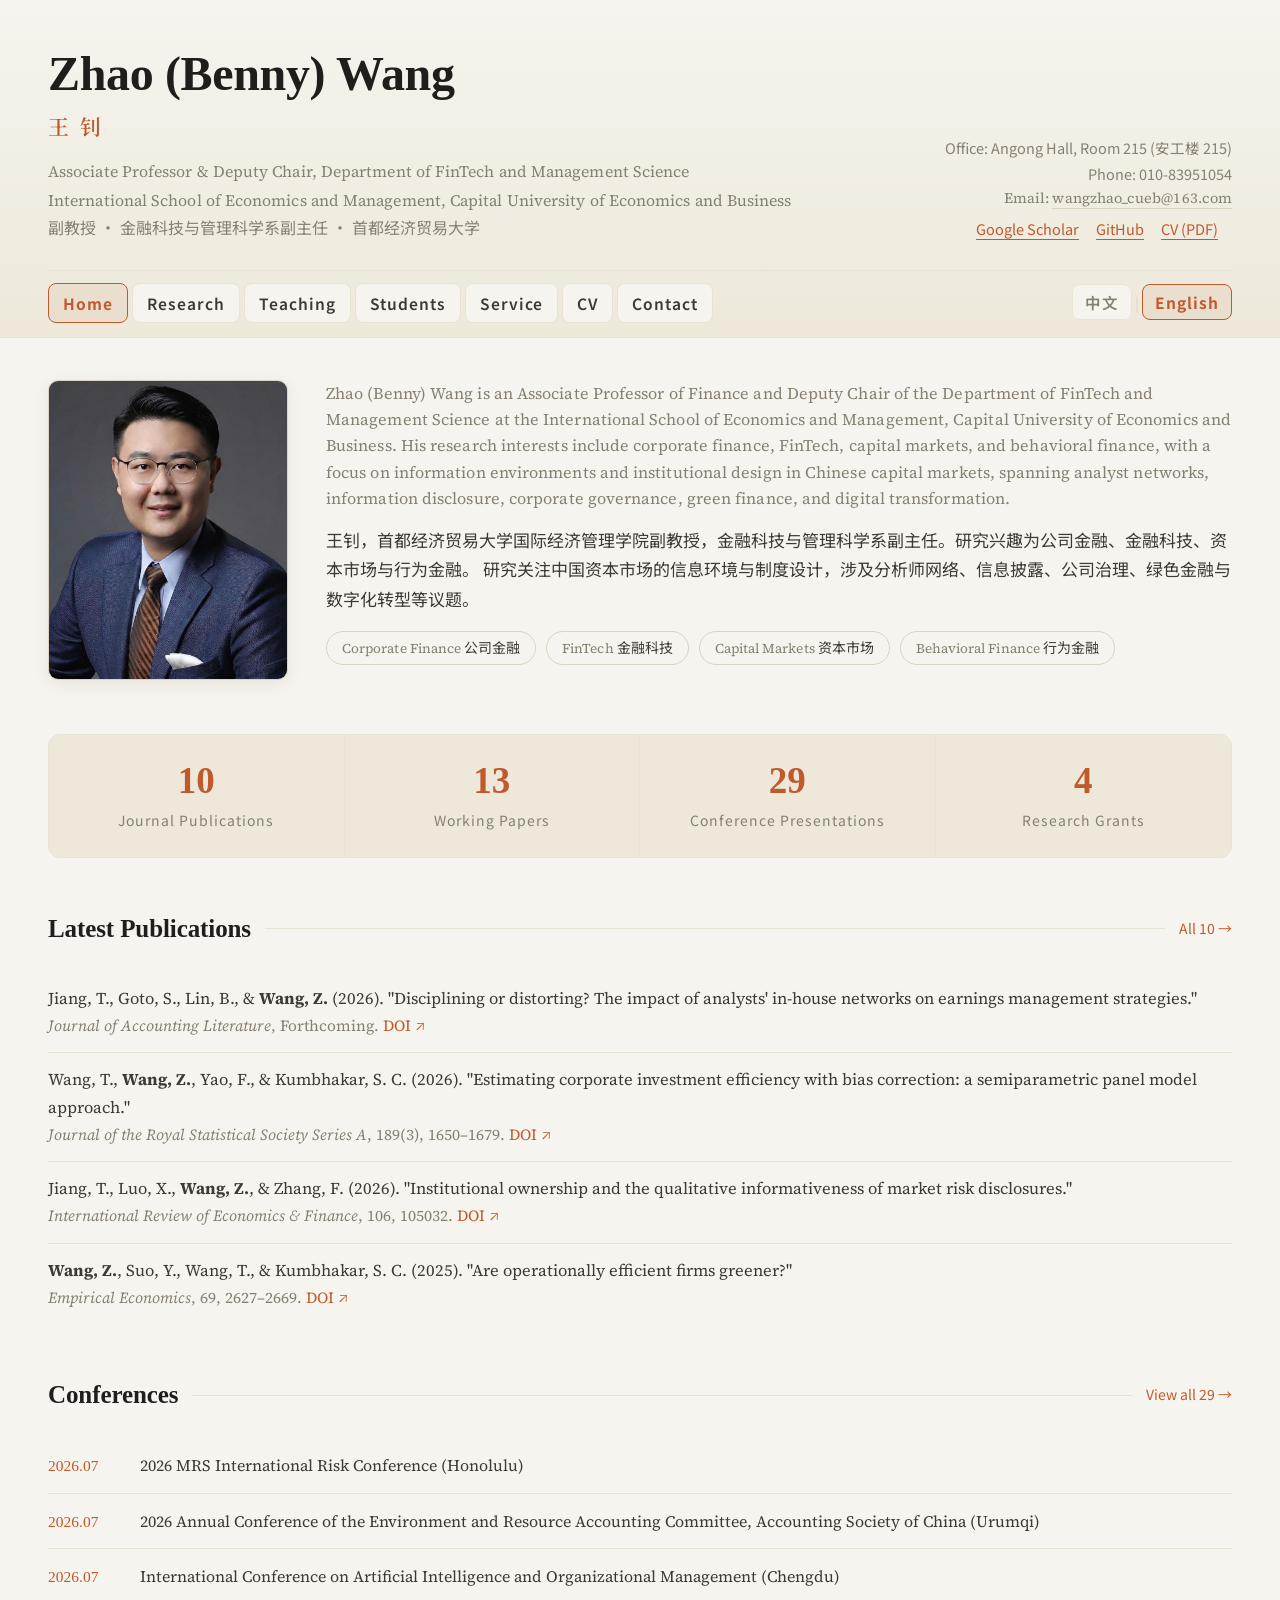
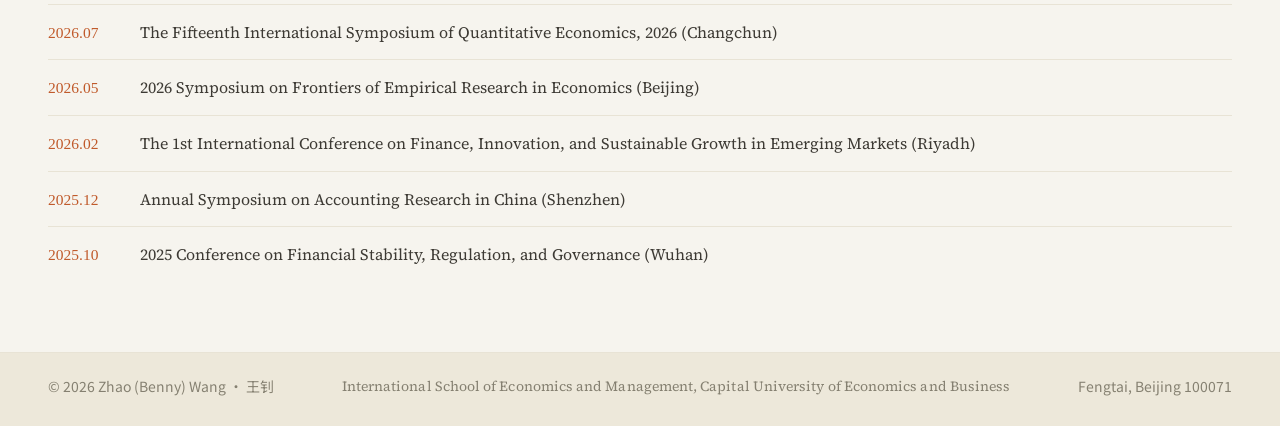
==== commit 221ea665: "Update working paper count to 13 on homepage" ====
--- a/en/index.html
+++ b/en/index.html
@@ -85,7 +85,7 @@
         <div class="label">Journal Publications</div>
       </div>
       <div class="stat">
-        <div class="num">12</div>
+        <div class="num">13</div>
         <div class="label">Working Papers</div>
       </div>
       <div class="stat">
--- a/css/style.css
+++ b/css/style.css
@@ -62,7 +62,9 @@
 .en-georgia .interest-item .id .en,
 .en-georgia .group-label .en,
 .en-georgia .page-header .en,
-.en-georgia .title-line .en {
+.en-georgia .title-line .en,
+.en-georgia .block-list .bt,
+.en-georgia .block-list .bm {
   font-family: var(--font-en-body);
 }
 
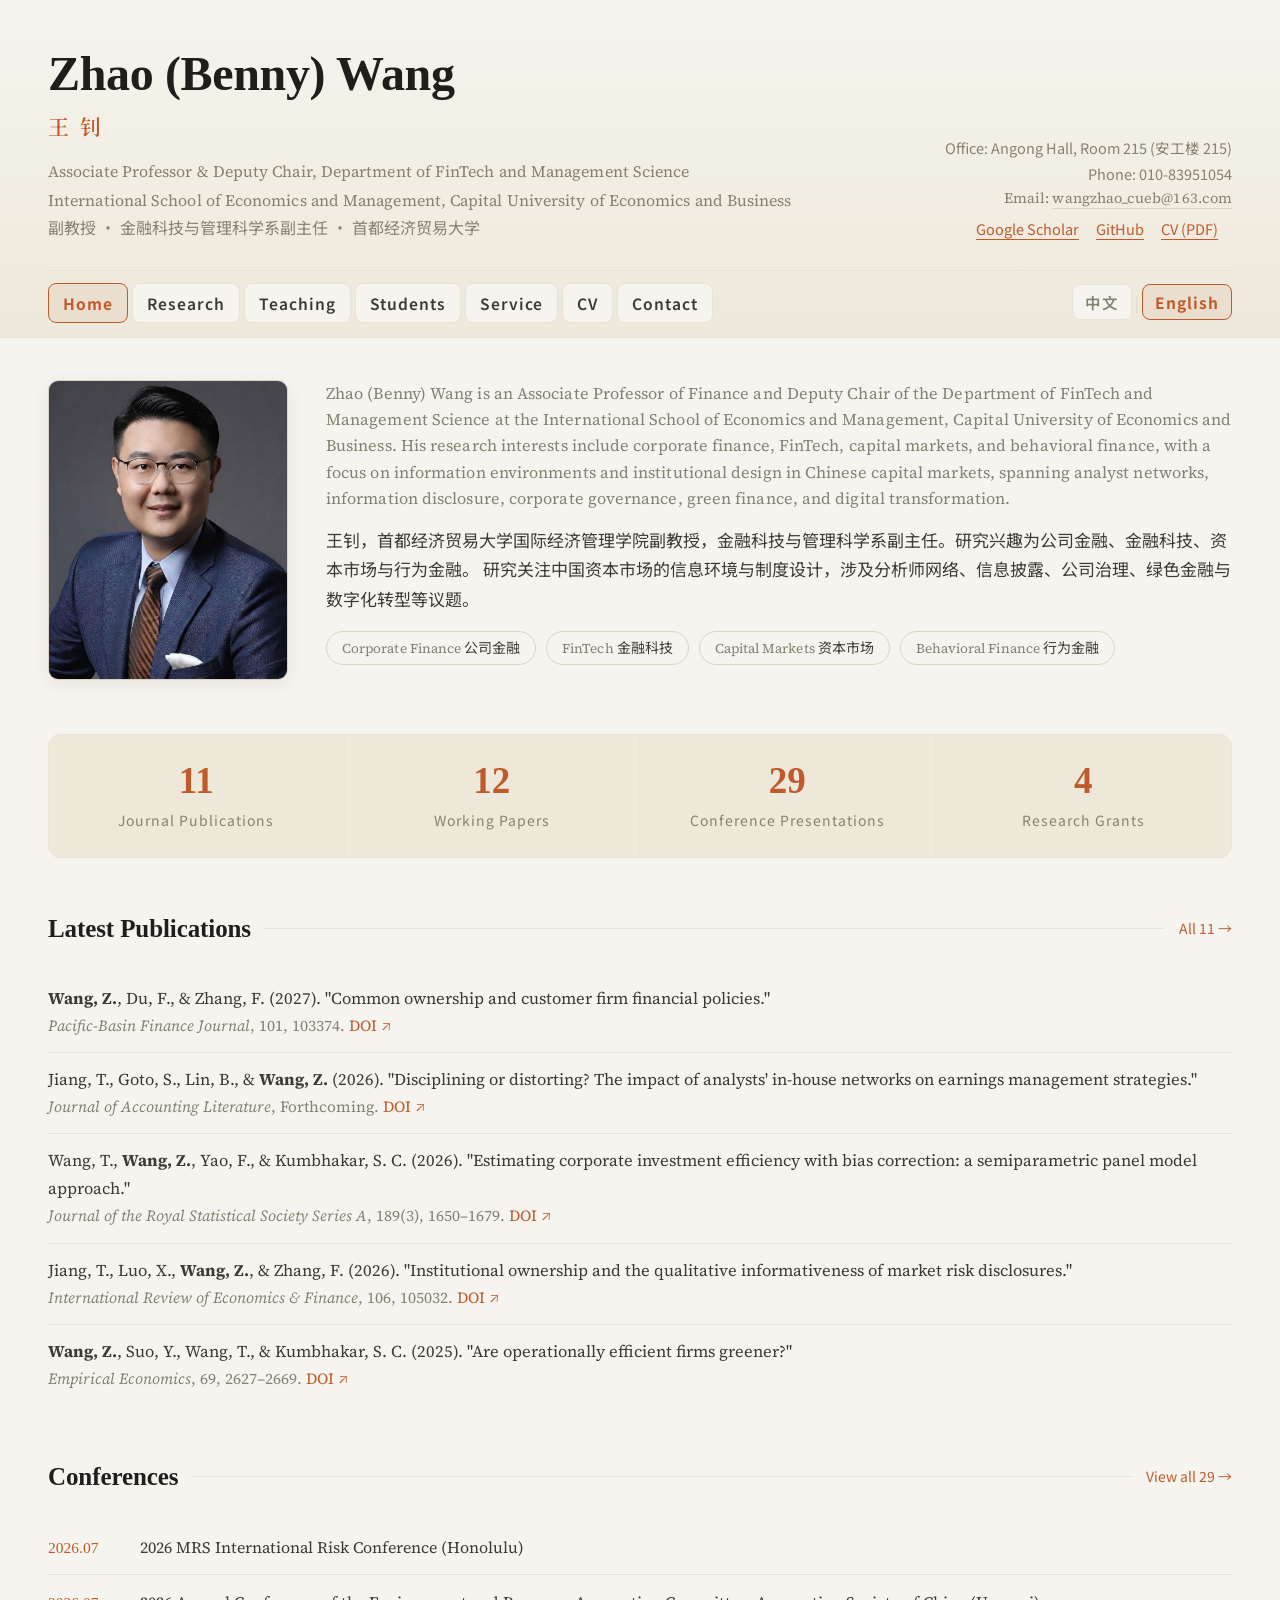
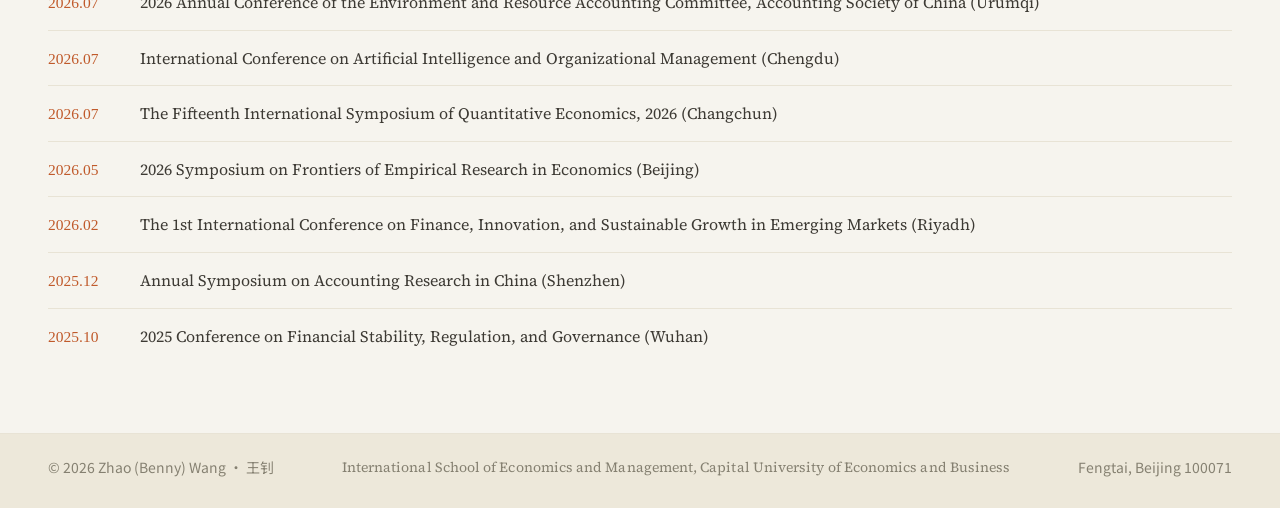
==== commit afc679ee: "Sync website with latest CV: PBFJ 2027 paper, working paper status updates, grant roles, coauthor no" ====
--- a/en/index.html
+++ b/en/index.html
@@ -81,12 +81,12 @@
   <section class="section" style="padding-top:0;">
     <div class="stats">
       <div class="stat">
-        <div class="num">10</div>
-        <div class="label">Journal Publications</div>
+      <div class="num">11</div>
+      <div class="label">Journal Publications</div>
       </div>
       <div class="stat">
-        <div class="num">13</div>
-        <div class="label">Working Papers</div>
+      <div class="num">12</div>
+      <div class="label">Working Papers</div>
       </div>
       <div class="stat">
         <div class="num">29</div>
@@ -104,9 +104,13 @@
     <div class="section-title">
       <h2>Latest Publications</h2>
       <div class="line"></div>
-      <a class="more" href="academic.html">All 10 →</a>
+      <a class="more" href="academic.html">All 11 →</a>
     </div>
     <ul class="pub-list en-georgia">
+      <li>
+        <span class="title"><strong>Wang, Z.</strong>, Du, F., &amp; Zhang, F. (2027). "Common ownership and customer firm financial policies."</span>
+        <div class="meta"><span class="journal">Pacific-Basin Finance Journal</span>, 101, 103374. <a href="https://doi.org/10.1016/j.pacfin.2026.103374">DOI ↗</a></div>
+      </li>
       <li>
         <span class="title">Jiang, T., Goto, S., Lin, B., &amp; <strong>Wang, Z.</strong> (2026). "Disciplining or distorting? The impact of analysts' in-house networks on earnings management strategies."</span>
         <div class="meta"><span class="journal">Journal of Accounting Literature</span>, Forthcoming. <a href="https://doi.org/10.1108/jal-09-2025-0457">DOI ↗</a></div>
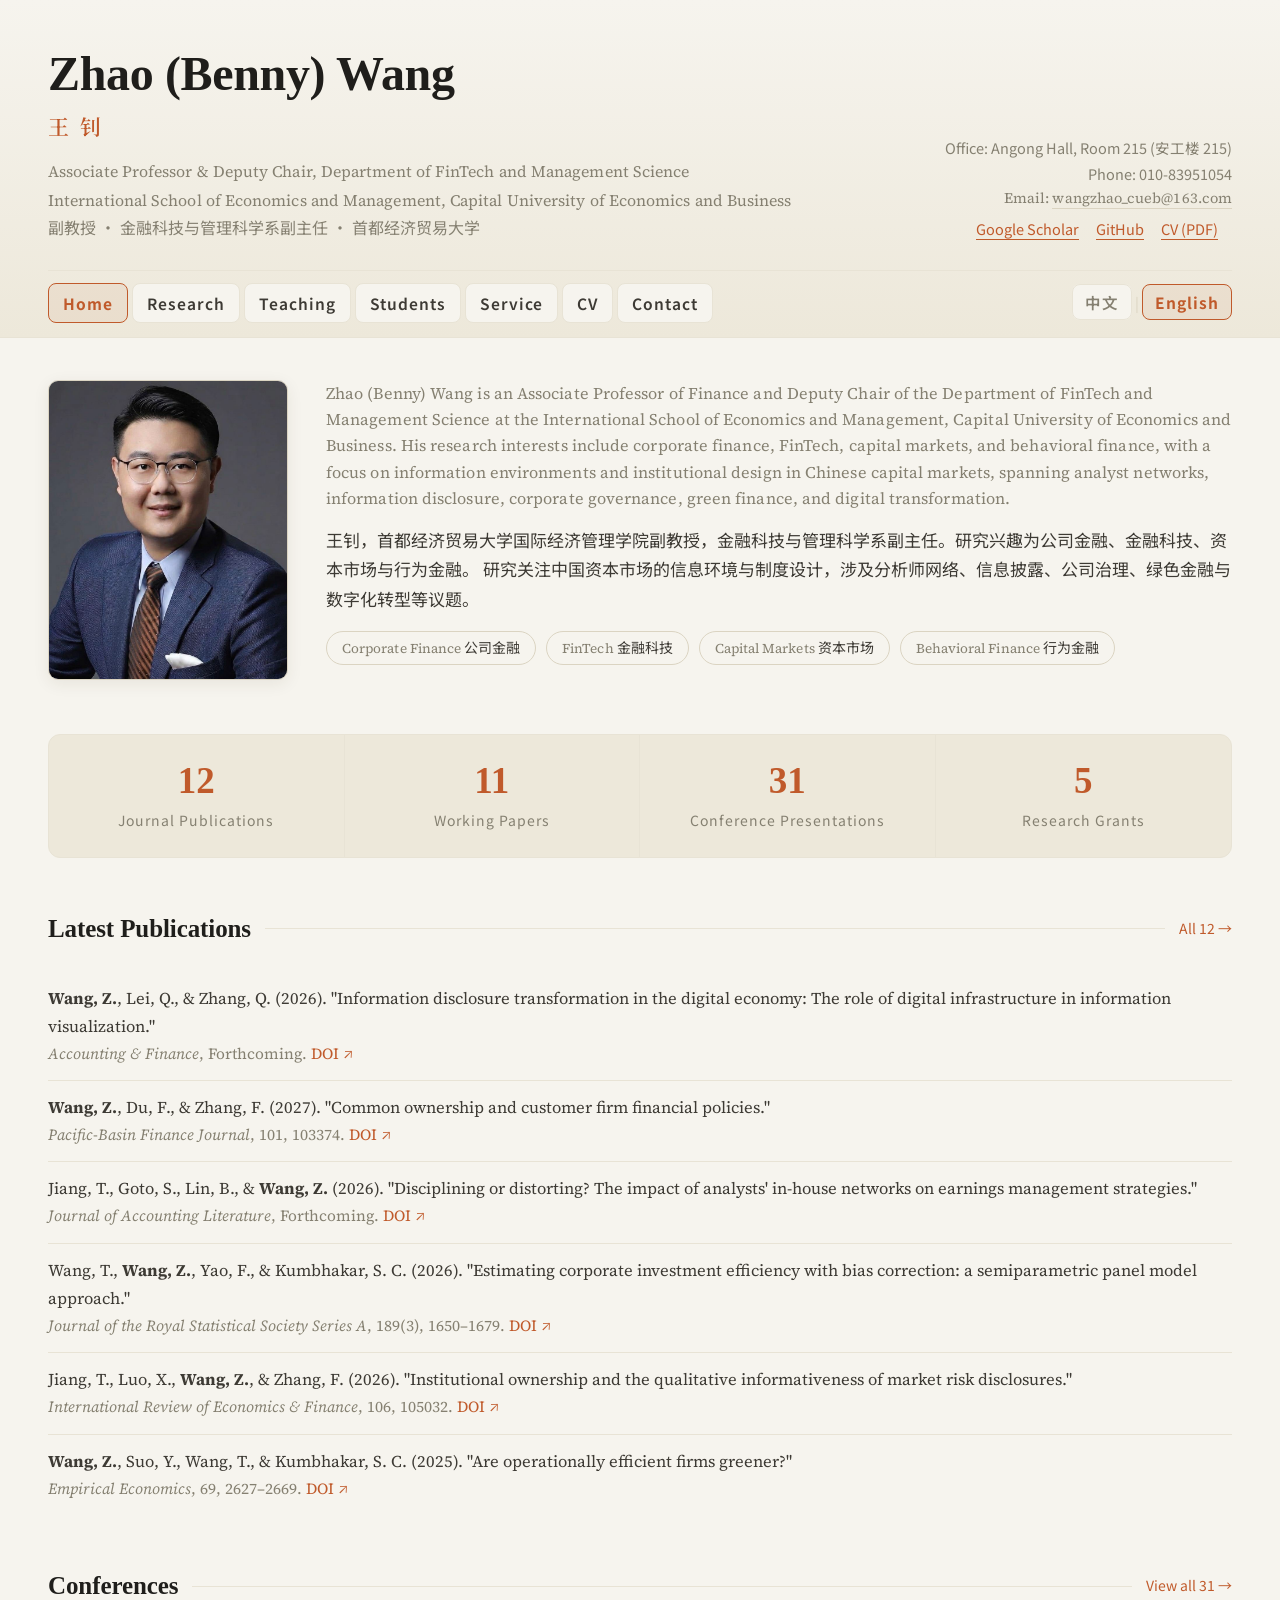
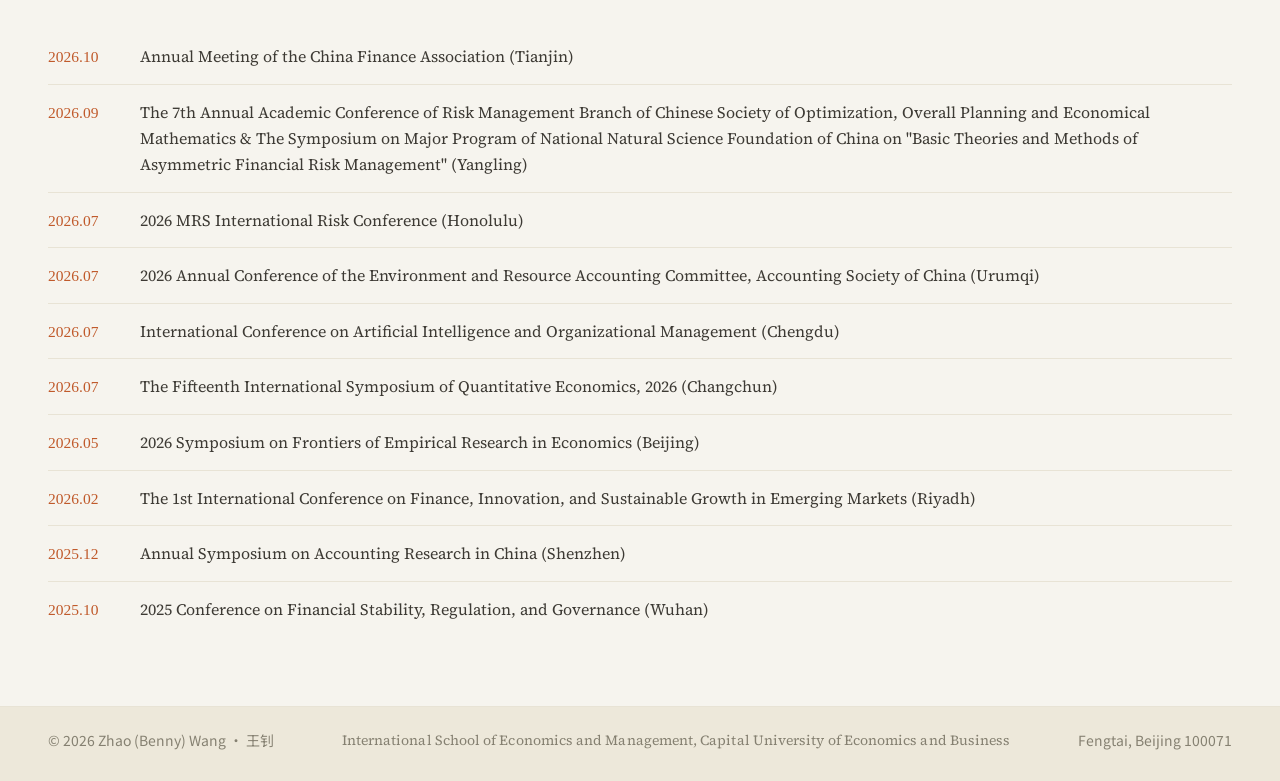
==== commit 4d1a68bc: "Sync site with CV: A&F forthcoming paper, clouding paper to Empirical Economics, new grant, 2026.09/" ====
--- a/en/index.html
+++ b/en/index.html
@@ -81,20 +81,20 @@
   <section class="section" style="padding-top:0;">
     <div class="stats">
       <div class="stat">
+      <div class="num">12</div>
+      <div class="label">Journal Publications</div>
+      </div>
+      <div class="stat">
       <div class="num">11</div>
-      <div class="label">Journal Publications</div>
-      </div>
-      <div class="stat">
-      <div class="num">12</div>
       <div class="label">Working Papers</div>
       </div>
       <div class="stat">
-        <div class="num">29</div>
-        <div class="label">Conference Presentations</div>
-      </div>
-      <div class="stat">
-        <div class="num">4</div>
-        <div class="label">Research Grants</div>
+        <div class="num">31</div>
+      <div class="label">Conference Presentations</div>
+      </div>
+      <div class="stat">
+        <div class="num">5</div>
+      <div class="label">Research Grants</div>
       </div>
     </div>
   </section>
@@ -104,9 +104,13 @@
     <div class="section-title">
       <h2>Latest Publications</h2>
       <div class="line"></div>
-      <a class="more" href="academic.html">All 11 →</a>
+      <a class="more" href="academic.html">All 12 →</a>
     </div>
     <ul class="pub-list en-georgia">
+      <li>
+        <span class="title"><strong>Wang, Z.</strong>, Lei, Q., &amp; Zhang, Q. (2026). "Information disclosure transformation in the digital economy: The role of digital infrastructure in information visualization."</span>
+        <div class="meta"><span class="journal">Accounting &amp; Finance</span>, Forthcoming. <a href="https://doi.org/10.1111/acfi.70306">DOI ↗</a></div>
+      </li>
       <li>
         <span class="title"><strong>Wang, Z.</strong>, Du, F., &amp; Zhang, F. (2027). "Common ownership and customer firm financial policies."</span>
         <div class="meta"><span class="journal">Pacific-Basin Finance Journal</span>, 101, 103374. <a href="https://doi.org/10.1016/j.pacfin.2026.103374">DOI ↗</a></div>
@@ -135,9 +139,17 @@
     <div class="section-title">
       <h2>Conferences</h2>
       <div class="line"></div>
-      <a class="more" href="academic.html#conferences">View all 29 →</a>
+      <a class="more" href="academic.html#conferences">View all 31 →</a>
     </div>
     <ul class="news-list">
+      <li>
+        <span class="news-date">2026.10</span>
+        <span class="news-text">Annual Meeting of the China Finance Association (Tianjin)</span>
+      </li>
+      <li>
+        <span class="news-date">2026.09</span>
+        <span class="news-text">The 7th Annual Academic Conference of Risk Management Branch of Chinese Society of Optimization, Overall Planning and Economical Mathematics &amp; The Symposium on Major Program of National Natural Science Foundation of China on "Basic Theories and Methods of Asymmetric Financial Risk Management" (Yangling)</span>
+      </li>
       <li>
         <span class="news-date">2026.07</span>
         <span class="news-text">2026 MRS International Risk Conference (Honolulu)</span>
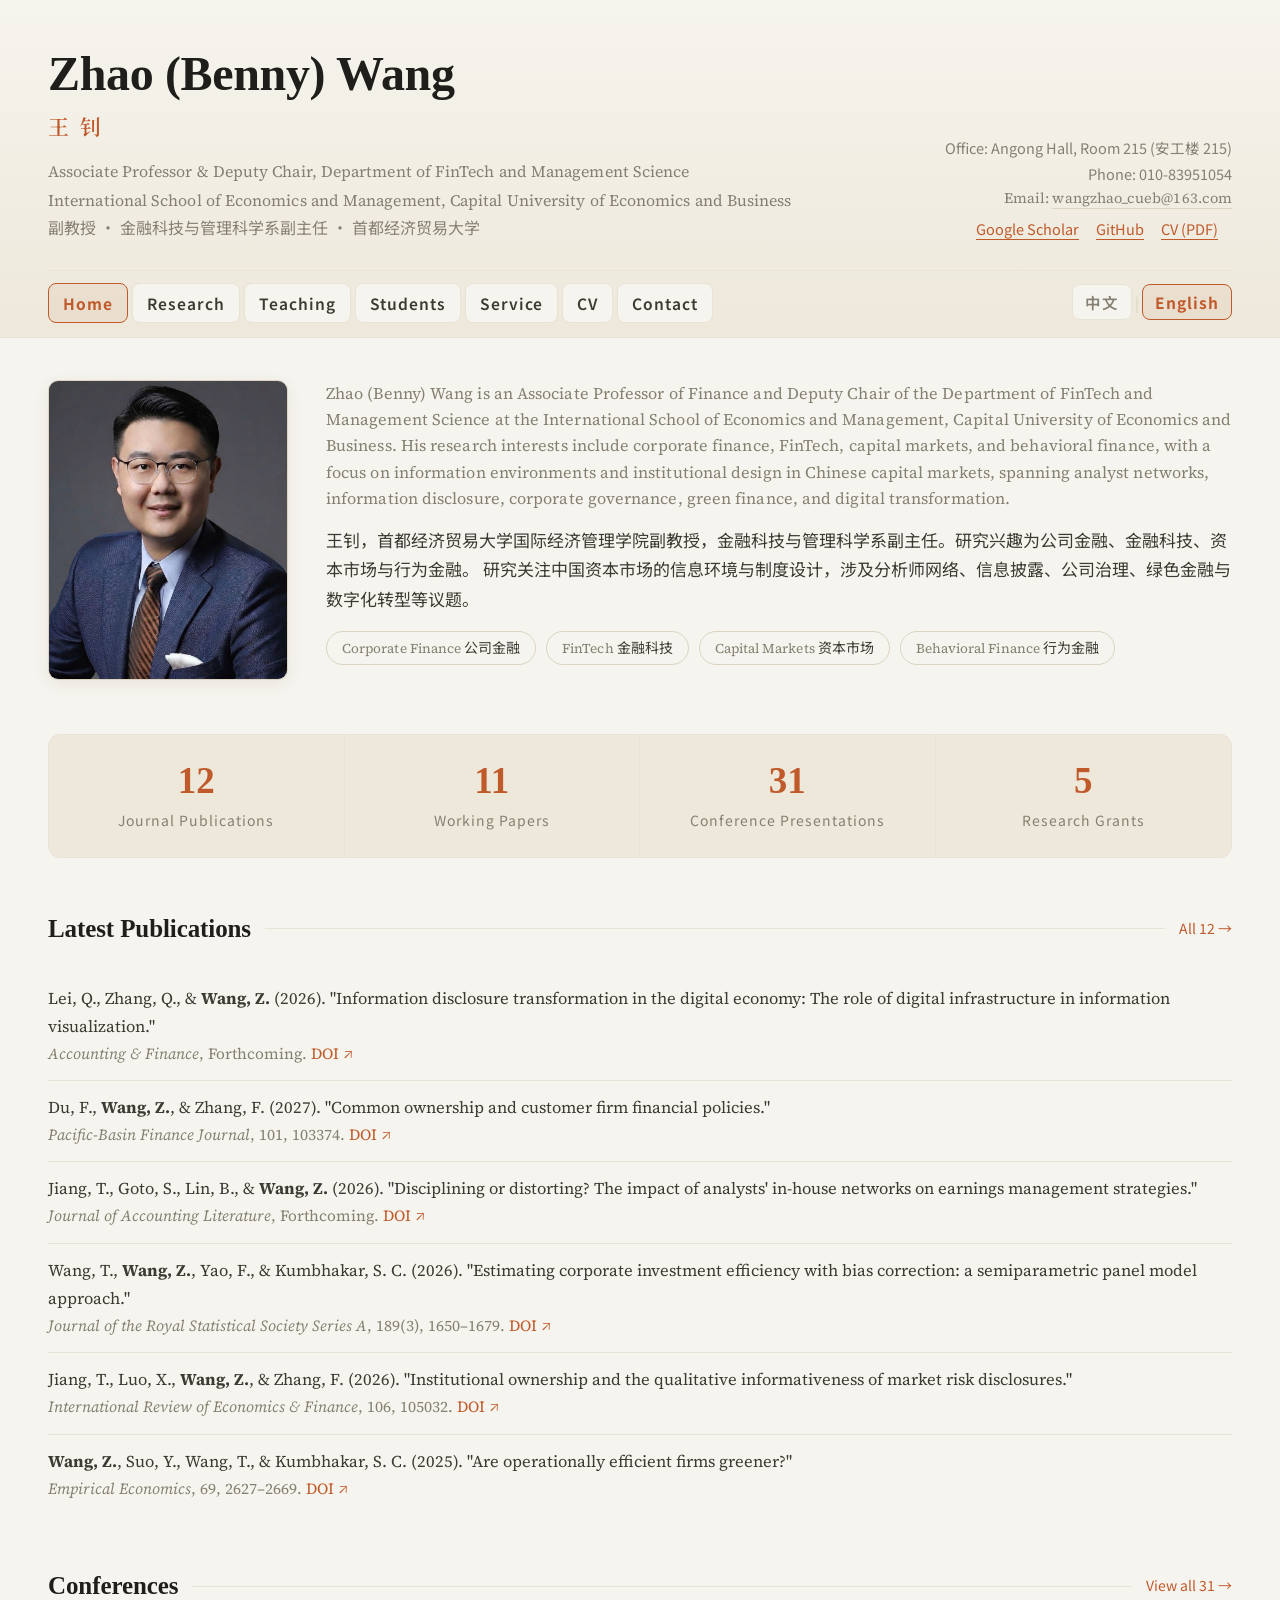
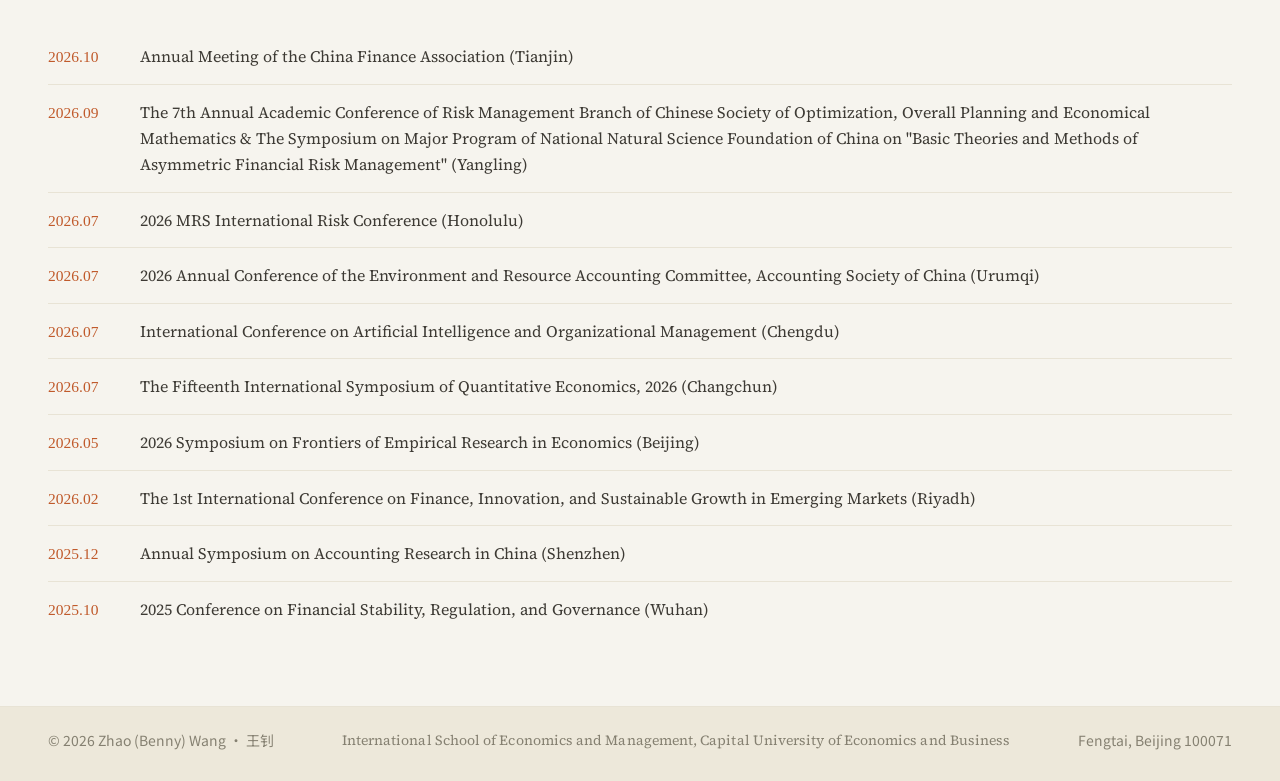
==== commit 04430344: "Fix author order for A&F and PBFJ papers" ====
--- a/en/index.html
+++ b/en/index.html
@@ -108,11 +108,11 @@
     </div>
     <ul class="pub-list en-georgia">
       <li>
-        <span class="title"><strong>Wang, Z.</strong>, Lei, Q., &amp; Zhang, Q. (2026). "Information disclosure transformation in the digital economy: The role of digital infrastructure in information visualization."</span>
+        <span class="title">Lei, Q., Zhang, Q., &amp; <strong>Wang, Z.</strong> (2026). "Information disclosure transformation in the digital economy: The role of digital infrastructure in information visualization."</span>
         <div class="meta"><span class="journal">Accounting &amp; Finance</span>, Forthcoming. <a href="https://doi.org/10.1111/acfi.70306">DOI ↗</a></div>
       </li>
       <li>
-        <span class="title"><strong>Wang, Z.</strong>, Du, F., &amp; Zhang, F. (2027). "Common ownership and customer firm financial policies."</span>
+        <span class="title">Du, F., <strong>Wang, Z.</strong>, &amp; Zhang, F. (2027). "Common ownership and customer firm financial policies."</span>
         <div class="meta"><span class="journal">Pacific-Basin Finance Journal</span>, 101, 103374. <a href="https://doi.org/10.1016/j.pacfin.2026.103374">DOI ↗</a></div>
       </li>
       <li>
